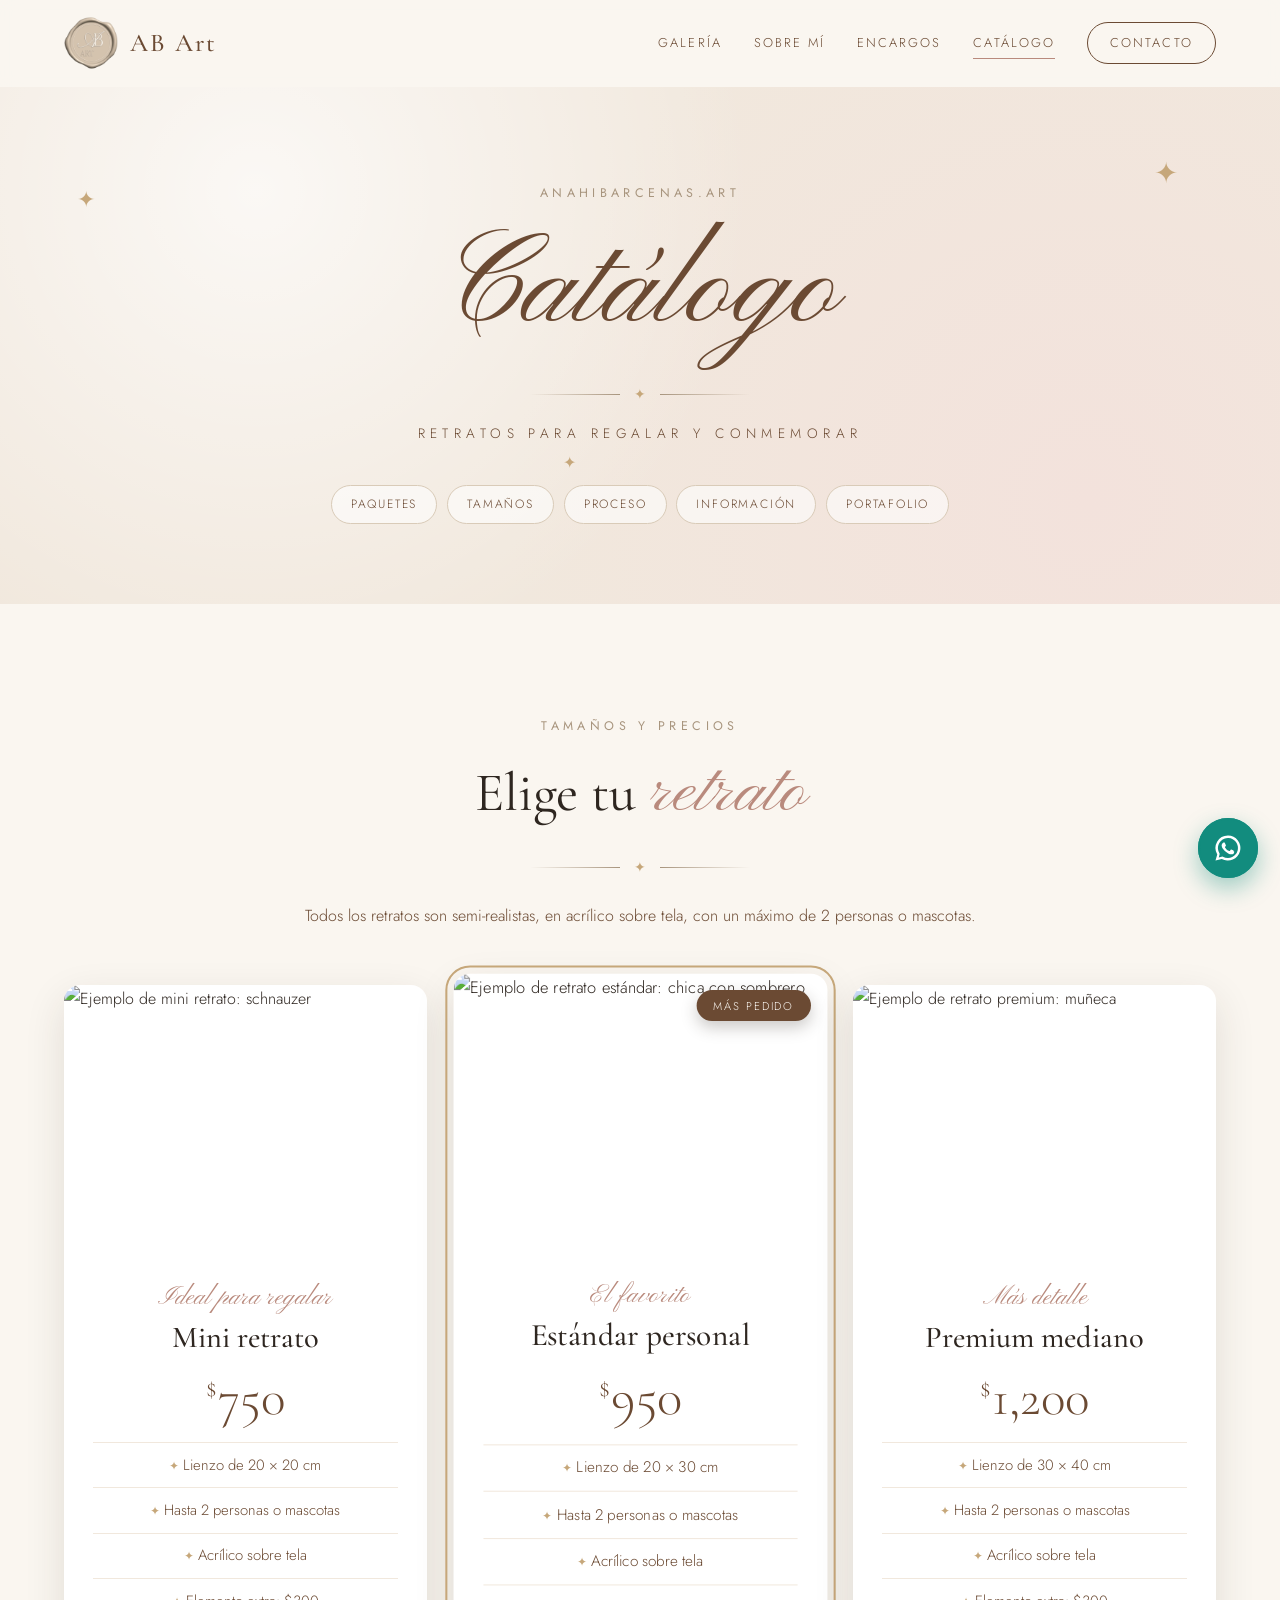
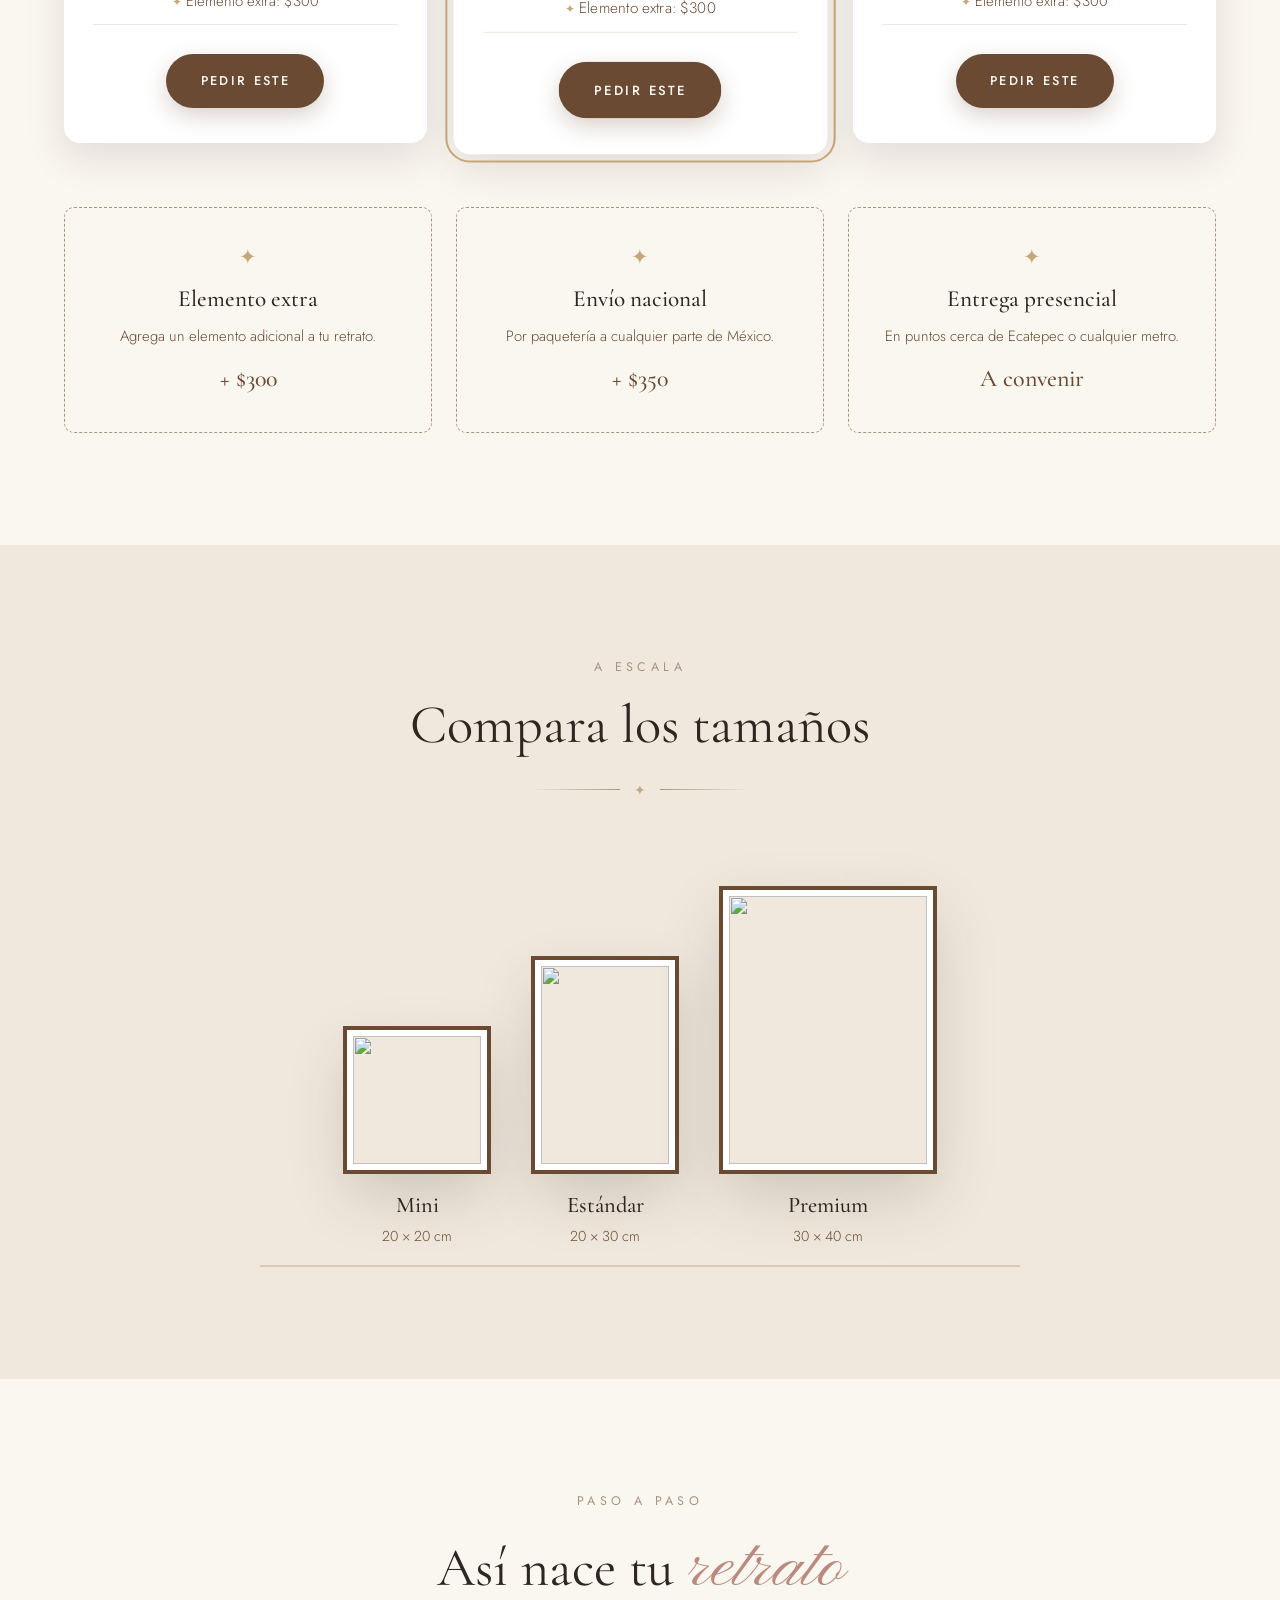
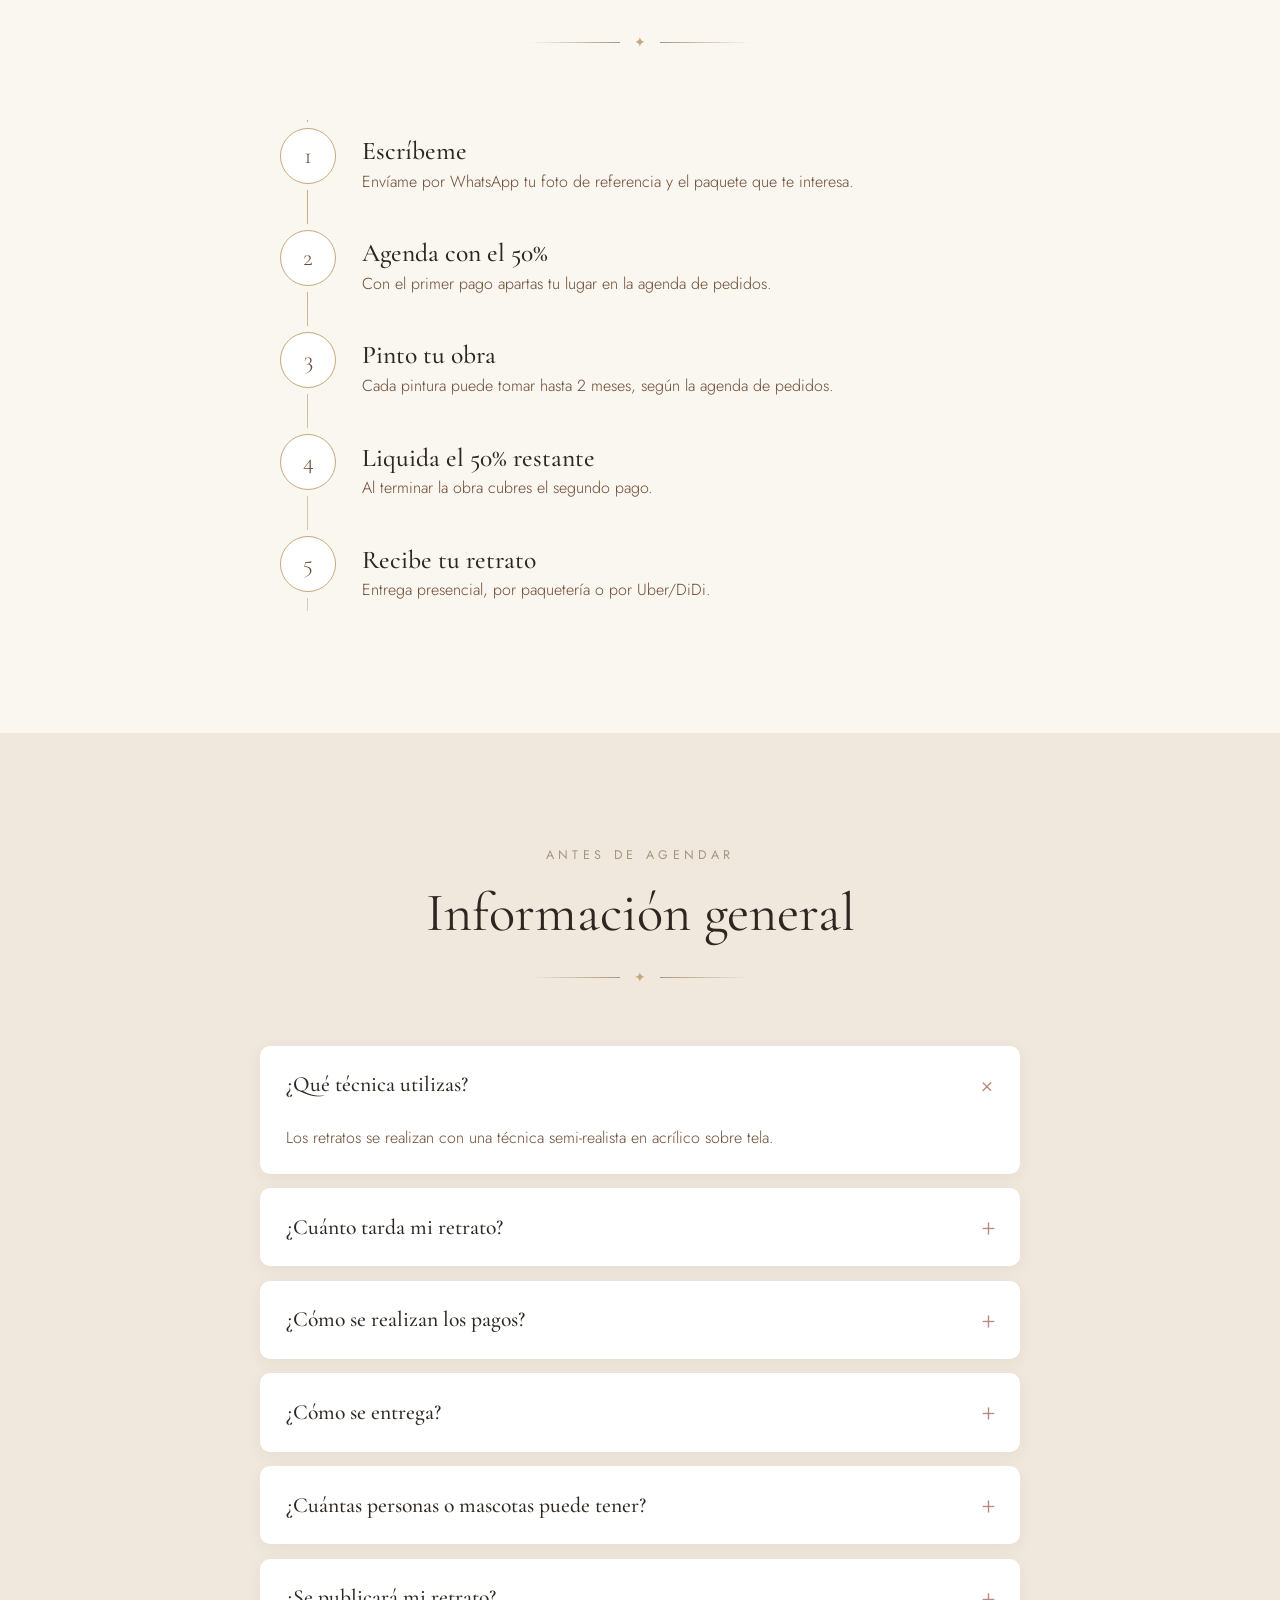
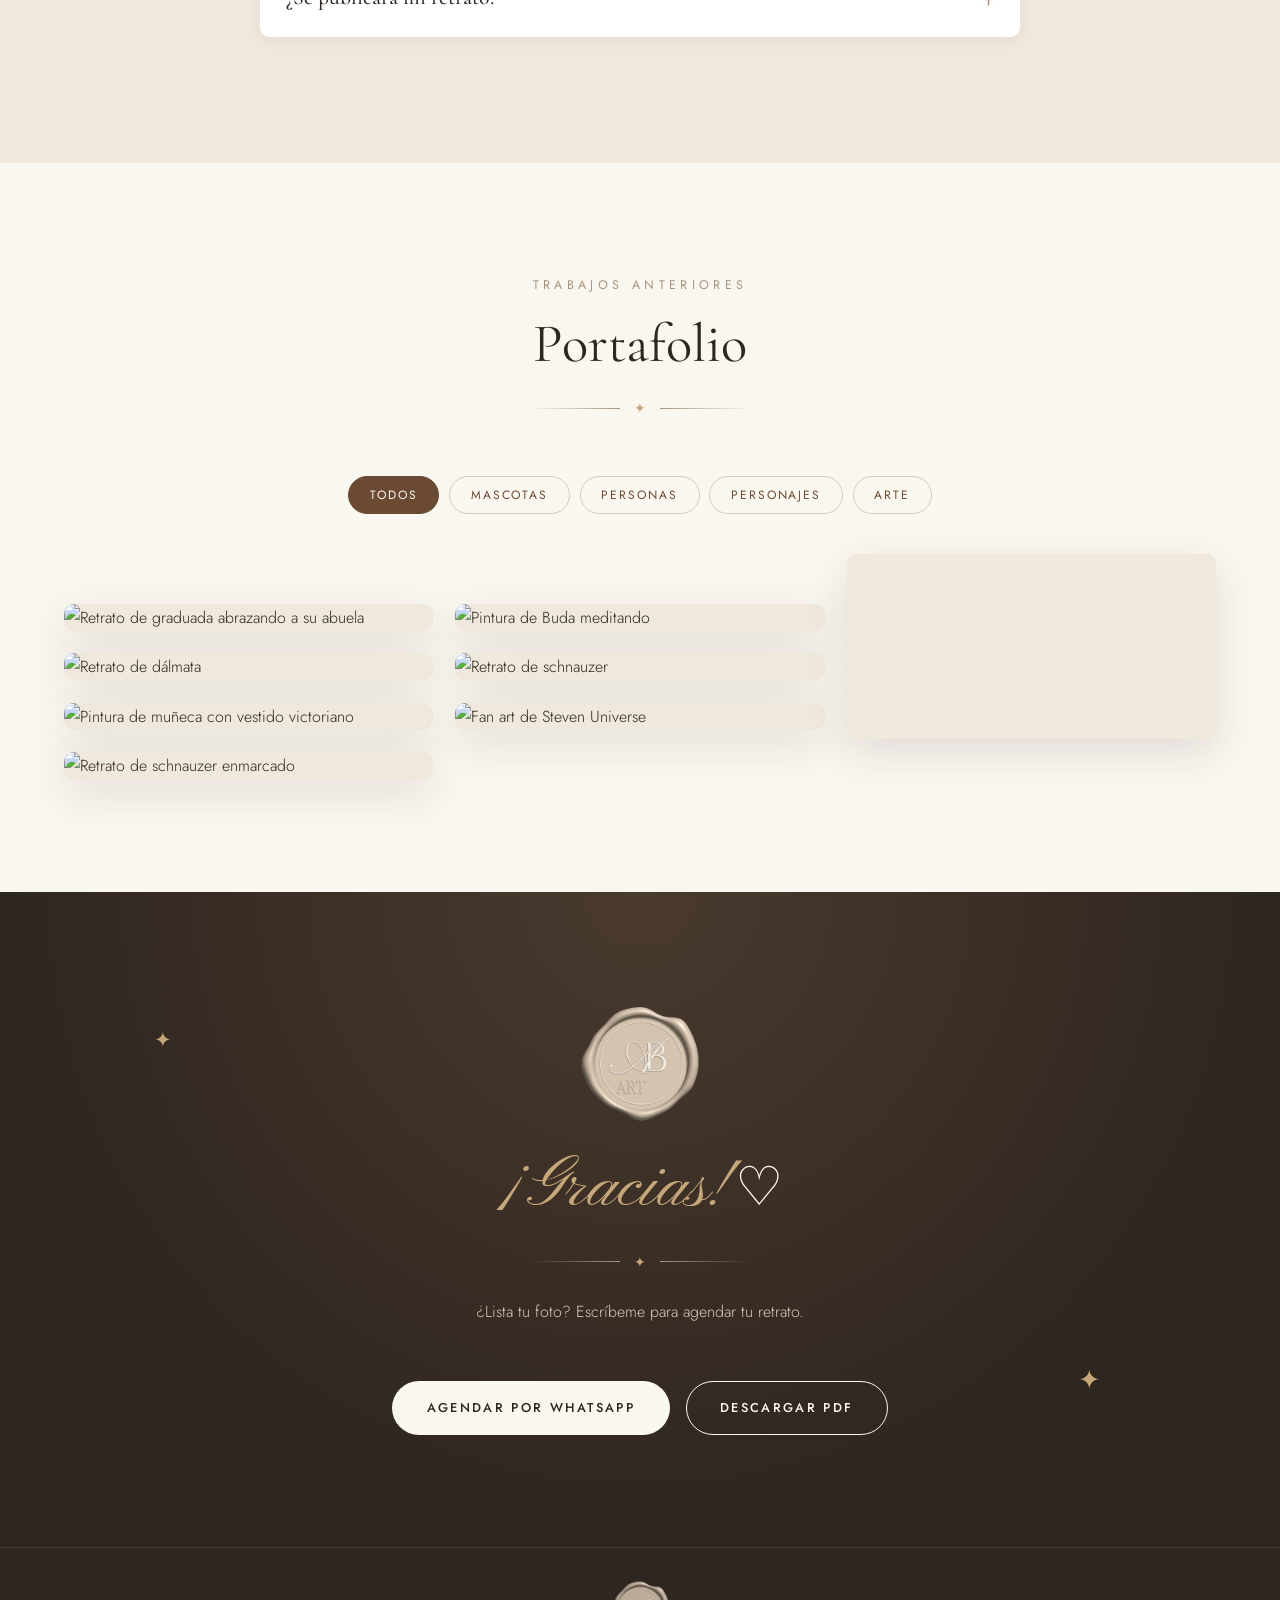
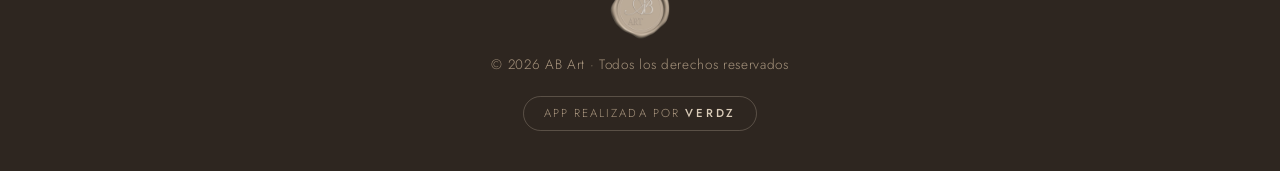
==== catalogo.html @ 8a29cbdf "Add files via upload" ====
<!DOCTYPE html>
<html lang="es">
<head>
  <meta charset="UTF-8">
  <meta name="viewport" content="width=device-width, initial-scale=1.0">
  <title>Catálogo | AB Art</title>
  <meta name="description" content="Catálogo de AB Art: retratos semi-realistas en acrílico sobre tela para regalar y conmemorar. Tamaños, precios y condiciones.">
  <link rel="icon" href="./Logo.png">
  <link rel="preconnect" href="https://fonts.googleapis.com">
  <link rel="preconnect" href="https://fonts.gstatic.com" crossorigin>
  <link href="https://fonts.googleapis.com/css2?family=Cormorant+Garamond:ital,wght@0,400;0,500;0,600;1,400;1,500&family=Jost:wght@300;400;500&family=Pinyon+Script&display=swap" rel="stylesheet">
  <link rel="stylesheet" href="./style.css">
  <script>document.documentElement.classList.add("js");</script>
  <script src="./script.js" defer></script>
</head>
<body>

  <!-- ===== PANTALLA DE CARGA ===== -->
  <div class="loader" aria-hidden="true">
    <img src="./Logo.png" alt="" class="loader__seal">
  </div>

  <!-- ===== ENCABEZADO ===== -->
  <header class="header">
    <a href="./index.html" class="header__brand">
      <img src="./Logo.png" alt="Logo AB Art" class="header__logo">
      <span class="header__name">AB Art</span>
    </a>

    <input type="checkbox" id="menu-toggle" class="menu-toggle">
    <label for="menu-toggle" class="menu-icon" aria-label="Abrir menú">
      <span></span><span></span><span></span>
    </label>

    <nav class="nav">
      <a href="./index.html#galeria">Galería</a>
      <a href="./index.html#sobre-mi">Sobre mí</a>
      <a href="./index.html#encargos">Encargos</a>
      <a href="./catalogo.html" class="is-active">Catálogo</a>
      <a href="./index.html#contacto" class="nav__cta">Contacto</a>
    </nav>
  </header>

  <!-- ===== PORTADA DEL CATÁLOGO ===== -->
  <section class="cat-hero">
    <span class="sparkle sparkle--1">✦</span>
    <span class="sparkle sparkle--2">✦</span>
    <span class="sparkle sparkle--3">✦</span>
    <p class="eyebrow" data-reveal>anahibarcenas.art</p>
    <h1 class="cat-hero__title" data-reveal style="--d:.1s">Catálogo</h1>
    <div class="star-divider" data-reveal style="--d:.2s"><span>✦</span></div>
    <p class="cat-hero__subtitle" data-reveal style="--d:.25s">Retratos para regalar y conmemorar</p>
    <nav class="chips" data-reveal style="--d:.35s" aria-label="Secciones del catálogo">
      <a href="#paquetes">Paquetes</a>
      <a href="#tamanos">Tamaños</a>
      <a href="#proceso">Proceso</a>
      <a href="#informacion">Información</a>
      <a href="#portafolio">Portafolio</a>
    </nav>
  </section>

  <!-- ===== PAQUETES ===== -->
  <section id="paquetes" class="section">
    <div class="section__head" data-reveal>
      <p class="eyebrow">Tamaños y precios</p>
      <h2 class="section__title">Elige tu <span class="script">retrato</span></h2>
      <div class="star-divider"><span>✦</span></div>
      <p class="section__intro">Todos los retratos son semi-realistas, en acrílico sobre tela, con un máximo de 2 personas o mascotas.</p>
    </div>

    <div class="packages">
      <div data-reveal>
        <article class="package">
          <div class="package__image">
            <img src="./TRABAJOS/PERRO 4.jpeg" alt="Ejemplo de mini retrato: schnauzer" loading="lazy">
          </div>
          <div class="package__body">
            <p class="package__tag">Ideal para regalar</p>
            <h3 class="package__name">Mini retrato</h3>
            <p class="package__price"><span>$</span>750</p>
            <ul class="package__features">
              <li>Lienzo de 20 × 20 cm</li>
              <li>Hasta 2 personas o mascotas</li>
              <li>Acrílico sobre tela</li>
              <li>Elemento extra: $300</li>
            </ul>
            <a href="https://wa.me/525566640518?text=Hola%20AB%20Art%20%E2%9C%A8%20Me%20interesa%20el%20Mini%20retrato%20(20x20%20cm%2C%20%24750)." target="_blank" rel="noopener" class="btn btn--primary">Pedir este</a>
          </div>
        </article>
      </div>

      <div data-reveal style="--d:.12s">
        <article class="package package--featured">
          <span class="package__badge">Más pedido</span>
          <div class="package__image">
            <img src="./TRABAJOS/JOSS.png" alt="Ejemplo de retrato estándar: chica con sombrero" loading="lazy">
          </div>
          <div class="package__body">
            <p class="package__tag">El favorito</p>
            <h3 class="package__name">Estándar personal</h3>
            <p class="package__price"><span>$</span>950</p>
            <ul class="package__features">
              <li>Lienzo de 20 × 30 cm</li>
              <li>Hasta 2 personas o mascotas</li>
              <li>Acrílico sobre tela</li>
              <li>Elemento extra: $300</li>
            </ul>
            <a href="https://wa.me/525566640518?text=Hola%20AB%20Art%20%E2%9C%A8%20Me%20interesa%20el%20retrato%20Est%C3%A1ndar%20personal%20(20x30%20cm%2C%20%24950)." target="_blank" rel="noopener" class="btn btn--primary">Pedir este</a>
          </div>
        </article>
      </div>

      <div data-reveal style="--d:.24s">
        <article class="package">
          <div class="package__image">
            <img src="./TRABAJOS/MUÑECA.png" alt="Ejemplo de retrato premium: muñeca" loading="lazy">
          </div>
          <div class="package__body">
            <p class="package__tag">Más detalle</p>
            <h3 class="package__name">Premium mediano</h3>
            <p class="package__price"><span>$</span>1,200</p>
            <ul class="package__features">
              <li>Lienzo de 30 × 40 cm</li>
              <li>Hasta 2 personas o mascotas</li>
              <li>Acrílico sobre tela</li>
              <li>Elemento extra: $300</li>
            </ul>
            <a href="https://wa.me/525566640518?text=Hola%20AB%20Art%20%E2%9C%A8%20Me%20interesa%20el%20retrato%20Premium%20mediano%20(30x40%20cm%2C%20%241%2C200)." target="_blank" rel="noopener" class="btn btn--primary">Pedir este</a>
          </div>
        </article>
      </div>
    </div>

    <div class="extras" data-reveal>
      <div class="extra">
        <span class="extra__icon">✦</span>
        <h4>Elemento extra</h4>
        <p>Agrega un elemento adicional a tu retrato.</p>
        <strong>+ $300</strong>
      </div>
      <div class="extra">
        <span class="extra__icon">✦</span>
        <h4>Envío nacional</h4>
        <p>Por paquetería a cualquier parte de México.</p>
        <strong>+ $350</strong>
      </div>
      <div class="extra">
        <span class="extra__icon">✦</span>
        <h4>Entrega presencial</h4>
        <p>En puntos cerca de Ecatepec o cualquier metro.</p>
        <strong>A convenir</strong>
      </div>
    </div>
  </section>

  <!-- ===== COMPARADOR DE TAMAÑOS ===== -->
  <section id="tamanos" class="section section--alt">
    <div class="section__head" data-reveal>
      <p class="eyebrow">A escala</p>
      <h2 class="section__title">Compara los tamaños</h2>
      <div class="star-divider"><span>✦</span></div>
    </div>

    <div class="size-guide" data-reveal>
      <figure class="size-guide__item">
        <div class="size-frame" style="--w:20; --h:20">
          <img src="./TRABAJOS/PERRO 5.png" alt="" loading="lazy">
        </div>
        <figcaption><strong>Mini</strong>20 × 20 cm</figcaption>
      </figure>
      <figure class="size-guide__item">
        <div class="size-frame" style="--w:20; --h:30">
          <img src="./TRABAJOS/JOSS.png" alt="" loading="lazy">
        </div>
        <figcaption><strong>Estándar</strong>20 × 30 cm</figcaption>
      </figure>
      <figure class="size-guide__item">
        <div class="size-frame" style="--w:30; --h:40">
          <img src="./TRABAJOS/MUÑECA.png" alt="" loading="lazy">
        </div>
        <figcaption><strong>Premium</strong>30 × 40 cm</figcaption>
      </figure>
    </div>
  </section>

  <!-- ===== PROCESO ===== -->
  <section id="proceso" class="section">
    <div class="section__head" data-reveal>
      <p class="eyebrow">Paso a paso</p>
      <h2 class="section__title">Así nace tu <span class="script">retrato</span></h2>
      <div class="star-divider"><span>✦</span></div>
    </div>

    <ol class="timeline">
      <li data-reveal>
        <span class="timeline__dot">1</span>
        <div>
          <h3>Escríbeme</h3>
          <p>Envíame por WhatsApp tu foto de referencia y el paquete que te interesa.</p>
        </div>
      </li>
      <li data-reveal>
        <span class="timeline__dot">2</span>
        <div>
          <h3>Agenda con el 50%</h3>
          <p>Con el primer pago apartas tu lugar en la agenda de pedidos.</p>
        </div>
      </li>
      <li data-reveal>
        <span class="timeline__dot">3</span>
        <div>
          <h3>Pinto tu obra</h3>
          <p>Cada pintura puede tomar hasta 2 meses, según la agenda de pedidos.</p>
        </div>
      </li>
      <li data-reveal>
        <span class="timeline__dot">4</span>
        <div>
          <h3>Liquida el 50% restante</h3>
          <p>Al terminar la obra cubres el segundo pago.</p>
        </div>
      </li>
      <li data-reveal>
        <span class="timeline__dot">5</span>
        <div>
          <h3>Recibe tu retrato</h3>
          <p>Entrega presencial, por paquetería o por Uber/DiDi.</p>
        </div>
      </li>
    </ol>
  </section>

  <!-- ===== INFORMACIÓN GENERAL ===== -->
  <section id="informacion" class="section section--alt">
    <div class="section__head" data-reveal>
      <p class="eyebrow">Antes de agendar</p>
      <h2 class="section__title">Información general</h2>
      <div class="star-divider"><span>✦</span></div>
    </div>

    <div class="faq" data-reveal>
      <details open>
        <summary>¿Qué técnica utilizas?</summary>
        <p>Los retratos se realizan con una técnica semi-realista en acrílico sobre tela.</p>
      </details>
      <details>
        <summary>¿Cuánto tarda mi retrato?</summary>
        <p>Los tiempos pueden variar de acuerdo a la agenda de pedidos; cada pintura puede tomar hasta 2 meses.</p>
      </details>
      <details>
        <summary>¿Cómo se realizan los pagos?</summary>
        <p>Se dividen en dos partes: 50% al agendar y 50% al finalizar la obra.</p>
      </details>
      <details>
        <summary>¿Cómo se entrega?</summary>
        <p>De manera presencial en puntos cerca de Ecatepec o cualquier metro, o por envío vía paquetería o Uber/DiDi. Los envíos nacionales tienen un costo extra de $350.</p>
      </details>
      <details>
        <summary>¿Cuántas personas o mascotas puede tener?</summary>
        <p>Cada retrato incluye hasta 2 personas o mascotas. Puedes agregar un elemento extra por $300.</p>
      </details>
      <details>
        <summary>¿Se publicará mi retrato?</summary>
        <p>Al agendar un cuadro aceptas que se muestre el proceso y el resultado de la pintura para dar mayor difusión al trabajo.</p>
      </details>
    </div>
  </section>

  <!-- ===== PORTAFOLIO ===== -->
  <section id="portafolio" class="section">
    <div class="section__head" data-reveal>
      <p class="eyebrow">Trabajos anteriores</p>
      <h2 class="section__title">Portafolio</h2>
      <div class="star-divider"><span>✦</span></div>
    </div>

    <div class="filters" data-filters="catalogo-grid" data-reveal>
      <button class="is-active" data-filter="todos">Todos</button>
      <button data-filter="mascotas">Mascotas</button>
      <button data-filter="personas">Personas</button>
      <button data-filter="personajes">Personajes</button>
      <button data-filter="arte">Arte</button>
    </div>

    <div class="gallery" id="catalogo-grid">
      <figure class="gallery__item" data-cat="mascotas" data-reveal>
        <img src="./TRABAJOS/PERRO 5.png" alt="Retrato de cachorro con suéter rosa" loading="lazy">
        <figcaption>Cachorro con suéter</figcaption>
      </figure>
      <figure class="gallery__item" data-cat="personas" data-reveal>
        <img src="./TRABAJOS/ABUELA.jpeg" alt="Retrato de graduada abrazando a su abuela" loading="lazy">
        <figcaption>Abrazo de graduación</figcaption>
      </figure>
      <figure class="gallery__item" data-cat="mascotas" data-reveal>
        <img src="./TRABAJOS/PERRO.jpeg" alt="Retrato de dálmata" loading="lazy">
        <figcaption>Dálmata</figcaption>
      </figure>
      <figure class="gallery__item" data-cat="personajes" data-reveal>
        <img src="./TRABAJOS/MUÑECA.png" alt="Pintura de muñeca con vestido victoriano" loading="lazy">
        <figcaption>Muñeca</figcaption>
      </figure>
      <figure class="gallery__item" data-cat="mascotas" data-reveal>
        <img src="./TRABAJOS/PERRO 3.jpeg" alt="Retrato de schnauzer enmarcado" loading="lazy">
        <figcaption>Schnauzer enmarcado</figcaption>
      </figure>
      <figure class="gallery__item" data-cat="personas" data-reveal>
        <img src="./TRABAJOS/JOSS.png" alt="Retrato de chica con sombrero" loading="lazy">
        <figcaption>Brisa de verano</figcaption>
      </figure>
      <figure class="gallery__item" data-cat="arte" data-reveal>
        <img src="./TRABAJOS/WhatsApp Image 2026-11-17 at 3.44.31 PM.jpeg" alt="Pintura de Buda meditando" loading="lazy">
        <figcaption>Buda</figcaption>
      </figure>
      <figure class="gallery__item" data-cat="mascotas" data-reveal>
        <img src="./TRABAJOS/PERRO 4.jpeg" alt="Retrato de schnauzer" loading="lazy">
        <figcaption>Schnauzer</figcaption>
      </figure>
      <figure class="gallery__item" data-cat="personajes" data-reveal>
        <img src="./TRABAJOS/STEVEN UNIVERSE.jpeg" alt="Fan art de Steven Universe" loading="lazy">
        <figcaption>Rose Quartz</figcaption>
      </figure>
      <figure class="gallery__item gallery__item--video" data-cat="mascotas" data-reveal>
        <video src="./TRABAJOS/PERRO 2.mp4" autoplay muted loop playsinline></video>
        <figcaption>Proceso</figcaption>
      </figure>
    </div>
  </section>

  <!-- ===== CIERRE ===== -->
  <section class="section section--dark">
    <span class="sparkle sparkle--dark1">✦</span>
    <span class="sparkle sparkle--dark2">✦</span>
    <div class="section__head" data-reveal>
      <img src="./Logo.png" alt="Sello AB Art" class="cat-thanks__seal">
      <h2 class="section__title"><span class="script">¡Gracias!</span> ♡</h2>
      <div class="star-divider"><span>✦</span></div>
      <p class="contact__text">¿Lista tu foto? Escríbeme para agendar tu retrato.</p>
    </div>
    <div class="contact__links" data-reveal>
      <a href="https://wa.me/525566640518?text=Hola%20AB%20Art%20%E2%9C%A8%20Vi%20tu%20cat%C3%A1logo%20y%20me%20gustar%C3%ADa%20agendar%20un%20retrato." target="_blank" rel="noopener" class="btn btn--light">Agendar por WhatsApp</a>
      <a href="./Catálogo.pdf" download class="btn btn--outline-light">Descargar PDF</a>
    </div>
  </section>

  <!-- ===== PIE DE PÁGINA ===== -->
  <footer class="footer">
    <img src="./Logo.png" alt="AB Art" class="footer__logo">
    <p>&copy; 2026 AB Art · Todos los derechos reservados</p>
    <a href="https://www.vstore.com.mx" target="_blank" rel="noopener" class="footer__credit">
      App realizada por <strong>VERDZ</strong>
    </a>
  </footer>

  <!-- ===== BOTÓN FLOTANTE DE WHATSAPP ===== -->
  <a href="https://wa.me/525566640518?text=Hola%20AB%20Art%20%E2%9C%A8%20Vi%20tu%20cat%C3%A1logo%20y%20me%20gustar%C3%ADa%20agendar%20un%20retrato." target="_blank" rel="noopener" class="wa-float" aria-label="Escribir por WhatsApp">
    <svg viewBox="0 0 24 24" aria-hidden="true"><path d="M12 2a10 10 0 0 0-8.6 15.1L2 22l5-1.3A10 10 0 1 0 12 2Zm0 18a8 8 0 0 1-4.1-1.1l-.3-.2-3 .8.8-2.9-.2-.3A8 8 0 1 1 12 20Zm4.4-6c-.2-.1-1.4-.7-1.7-.8-.2-.1-.4-.1-.5.1l-.8 1c-.1.2-.3.2-.5.1a6.6 6.6 0 0 1-3.3-2.9c-.2-.4.2-.4.7-1.3.1-.2 0-.3 0-.4l-.8-1.8c-.2-.5-.4-.4-.5-.4h-.5a.9.9 0 0 0-.7.3 2.8 2.8 0 0 0-.9 2.1 5 5 0 0 0 1 2.6 11 11 0 0 0 4.3 3.8c1.6.7 2.2.7 3 .6.5-.1 1.4-.6 1.6-1.1.2-.6.2-1 .1-1.1l-.5-.3Z"/></svg>
  </a>

</body>
</html>
---- style.css ----
/* =========================================
   AB ART — Hoja de estilos
   Paleta inspirada en el sello de cera del logo
   ========================================= */

:root {
  --cream: #faf6f0;
  --sand: #f1e8dd;
  --blush: #f3e2dc;
  --beige: #d9cbb8;
  --taupe: #a8957e;
  --rose: #b98a7d;
  --brown: #6b4a33;
  --ink: #2e2620;
  --white: #ffffff;
  --gold: #c6a77a;
  --wa: #128c7e;

  --font-serif: "Cormorant Garamond", Georgia, serif;
  --font-sans: "Jost", "Segoe UI", sans-serif;
  --font-script: "Pinyon Script", "Brush Script MT", cursive;

  --radius: 10px;
  --shadow: 0 14px 40px rgba(46, 38, 32, 0.12);
  --shadow-lg: 0 25px 60px rgba(46, 38, 32, 0.18);
  --ease: cubic-bezier(0.2, 0.7, 0.2, 1);
  --max-width: 1180px;
}

* {
  margin: 0;
  padding: 0;
  box-sizing: border-box;
}

html {
  scroll-behavior: smooth;
  scroll-padding-top: 90px;
}

body {
  font-family: var(--font-sans);
  font-weight: 300;
  color: var(--ink);
  background: var(--cream);
  line-height: 1.7;
  overflow-x: hidden;
}

img,
video {
  display: block;
  max-width: 100%;
}

a {
  color: inherit;
  text-decoration: none;
}

::selection {
  background: var(--blush);
  color: var(--brown);
}

.center {
  text-align: center;
  margin-top: 3rem;
}

.script {
  font-family: var(--font-script);
  font-weight: 400;
  font-style: normal;
  color: var(--rose);
  letter-spacing: 0;
}

.eyebrow {
  font-size: 0.78rem;
  font-weight: 400;
  letter-spacing: 0.35em;
  text-transform: uppercase;
  color: var(--taupe);
  margin-bottom: 1rem;
}

/* ===== APARICIÓN AL HACER SCROLL ===== */
.js [data-reveal] {
  opacity: 0;
  transform: translateY(32px);
  transition: opacity 0.9s var(--ease), transform 0.9s var(--ease);
  transition-delay: var(--d, 0s);
}
.js [data-reveal].is-visible {
  opacity: 1;
  transform: none;
}

/* ===== PANTALLA DE CARGA ===== */
.loader {
  display: none;
}
.js .loader {
  position: fixed;
  inset: 0;
  z-index: 999;
  display: flex;
  align-items: center;
  justify-content: center;
  background: var(--cream);
  transition: opacity 0.7s ease, visibility 0.7s ease;
}
.loader.is-hidden {
  opacity: 0;
  visibility: hidden;
}
.loader__seal {
  width: 130px;
  animation: seal-pulse 1.6s ease-in-out infinite;
}
@keyframes seal-pulse {
  0%, 100% { transform: scale(0.94) rotate(-4deg); opacity: 0.8; }
  50% { transform: scale(1.04) rotate(4deg); opacity: 1; }
}

/* ===== DESTELLOS ✦ ===== */
.sparkle {
  position: absolute;
  color: var(--gold);
  pointer-events: none;
  animation: twinkle 3.2s ease-in-out infinite;
  z-index: 0;
}
@keyframes twinkle {
  0%, 100% { opacity: 0.25; transform: scale(0.7) rotate(0deg); }
  50% { opacity: 1; transform: scale(1.15) rotate(20deg); }
}
.sparkle--1 { top: 18%; left: 6%; font-size: 1.4rem; }
.sparkle--2 { top: 70%; left: 44%; font-size: 1rem; animation-delay: 1.1s; }
.sparkle--3 { top: 12%; right: 8%; font-size: 1.8rem; animation-delay: 2s; }
.sparkle--cta { top: 1.2rem; right: 1.6rem; font-size: 1.5rem; }
.sparkle--dark1 { top: 20%; left: 12%; font-size: 1.3rem; }
.sparkle--dark2 { bottom: 22%; right: 14%; font-size: 1.7rem; animation-delay: 1.4s; }

/* ===== DIVISOR CON ESTRELLA ===== */
.star-divider {
  display: flex;
  align-items: center;
  justify-content: center;
  gap: 0.9rem;
  max-width: 220px;
  margin: 1.3rem auto 0;
  color: var(--gold);
  font-size: 0.9rem;
}
.star-divider::before,
.star-divider::after {
  content: "";
  flex: 1;
  height: 1px;
  background: linear-gradient(90deg, transparent, var(--taupe));
}
.star-divider::after {
  background: linear-gradient(90deg, var(--taupe), transparent);
}
.star-divider--left {
  margin: 1.3rem 0 1.6rem;
}

/* ===== BOTONES ===== */
.btn {
  position: relative;
  display: inline-flex;
  align-items: center;
  justify-content: center;
  gap: 0.6rem;
  padding: 0.95rem 2.1rem;
  border-radius: 50px;
  font-family: var(--font-sans);
  font-size: 0.8rem;
  font-weight: 500;
  letter-spacing: 0.18em;
  text-transform: uppercase;
  border: 1px solid transparent;
  overflow: hidden;
  transition: background 0.35s ease, color 0.35s ease, border-color 0.35s ease,
    box-shadow 0.35s ease, translate 0.35s var(--ease);
}
.btn:hover {
  translate: 0 -2px;
}

/* Brillo que cruza el botón */
.btn::after {
  content: "";
  position: absolute;
  top: 0;
  left: -120%;
  width: 60%;
  height: 100%;
  background: linear-gradient(110deg, transparent, rgba(255, 255, 255, 0.45), transparent);
  transform: skewX(-20deg);
  transition: left 0.7s ease;
}
.btn:hover::after {
  left: 140%;
}

.btn svg {
  width: 20px;
  height: 20px;
  fill: currentColor;
}

.btn--primary {
  background: var(--brown);
  color: var(--cream);
  box-shadow: 0 8px 22px rgba(107, 74, 51, 0.25);
}
.btn--primary:hover {
  background: var(--ink);
  box-shadow: 0 12px 28px rgba(46, 38, 32, 0.3);
}

.btn--ghost {
  border-color: var(--brown);
  color: var(--brown);
}
.btn--ghost:hover {
  background: var(--brown);
  color: var(--cream);
}

.btn--light {
  background: var(--cream);
  color: var(--ink);
}
.btn--light:hover {
  background: var(--blush);
}

.btn--outline-light {
  border-color: var(--cream);
  color: var(--cream);
}
.btn--outline-light:hover {
  background: var(--cream);
  color: var(--ink);
}

.btn--whatsapp {
  background: var(--wa);
  color: var(--white);
  box-shadow: 0 10px 25px rgba(18, 140, 126, 0.3);
}
.btn--whatsapp:hover {
  background: #0b6b60;
}

/* ===== ENCABEZADO ===== */
.header {
  position: sticky;
  top: 0;
  z-index: 100;
  display: flex;
  align-items: center;
  justify-content: space-between;
  padding: 1rem 5%;
  background: rgba(250, 246, 240, 0.85);
  backdrop-filter: blur(10px);
  -webkit-backdrop-filter: blur(10px);
  border-bottom: 1px solid transparent;
  transition: padding 0.35s ease, box-shadow 0.35s ease, border-color 0.35s ease;
}
.header.is-scrolled {
  padding: 0.5rem 5%;
  border-color: var(--sand);
  box-shadow: 0 6px 24px rgba(46, 38, 32, 0.06);
}

.header__brand {
  display: flex;
  align-items: center;
  gap: 0.75rem;
}

.header__logo {
  width: 54px;
  height: auto;
  transition: width 0.35s ease, transform 0.6s var(--ease);
}
.header.is-scrolled .header__logo {
  width: 44px;
}
.header__brand:hover .header__logo {
  transform: rotate(-12deg) scale(1.05);
}

.header__name {
  font-family: var(--font-serif);
  font-size: 1.6rem;
  font-weight: 500;
  letter-spacing: 0.08em;
  color: var(--brown);
}

.nav {
  display: flex;
  align-items: center;
  gap: 2rem;
}

.nav a {
  position: relative;
  font-size: 0.8rem;
  letter-spacing: 0.16em;
  text-transform: uppercase;
  color: var(--brown);
}

.nav a:not(.nav__cta)::after {
  content: "";
  position: absolute;
  left: 50%;
  bottom: -5px;
  width: 0;
  height: 1px;
  background: var(--rose);
  transition: width 0.35s ease, left 0.35s ease;
}
.nav a:not(.nav__cta):hover::after,
.nav a.is-active::after {
  width: 100%;
  left: 0;
}

.nav__cta {
  padding: 0.55rem 1.4rem;
  border: 1px solid var(--brown);
  border-radius: 50px;
  transition: all 0.3s ease;
}
.nav__cta:hover {
  background: var(--brown);
  color: var(--cream);
}

/* Menú móvil (sin JavaScript) */
.menu-toggle {
  display: none;
}
.menu-icon {
  display: none;
  flex-direction: column;
  gap: 5px;
  cursor: pointer;
  padding: 6px;
}
.menu-icon span {
  width: 26px;
  height: 2px;
  background: var(--brown);
  transition: 0.3s;
}

/* ===== PORTADA ===== */
.hero {
  position: relative;
  min-height: calc(100vh - 86px);
  display: grid;
  grid-template-columns: 1.1fr 1fr;
  align-items: center;
  gap: 3rem;
  max-width: var(--max-width);
  margin: 0 auto;
  padding: 3rem 5% 5rem;
}

.hero__content {
  position: relative;
  z-index: 1;
}

.hero__title {
  font-family: var(--font-serif);
  font-size: clamp(2.6rem, 5.4vw, 4.6rem);
  font-weight: 400;
  line-height: 1.05;
  margin-bottom: 1.6rem;
}
.hero__title .script {
  display: block;
  font-size: 1.25em;
  line-height: 1.25;
  margin-top: 0.1em;
}

.hero__text {
  max-width: 470px;
  font-size: 1.05rem;
  color: var(--brown);
  margin-bottom: 2.4rem;
}

.hero__buttons {
  display: flex;
  flex-wrap: wrap;
  gap: 1rem;
}

/* Composición de obras */
.hero__art {
  position: relative;
  justify-self: center;
  width: min(100%, 440px);
  padding: 0 0 3rem 3rem;
}

.hero__arch {
  border-radius: 999px 999px 14px 14px;
  overflow: hidden;
  aspect-ratio: 3 / 4;
  box-shadow: var(--shadow-lg);
  border: 8px solid var(--white);
  outline: 1px solid var(--beige);
  outline-offset: 10px;
}
.hero__arch img {
  width: 100%;
  height: 100%;
  object-fit: cover;
  animation: slow-zoom 14s ease-in-out infinite alternate;
}
@keyframes slow-zoom {
  from { transform: scale(1); }
  to { transform: scale(1.08); }
}

.hero__polaroid {
  position: absolute;
  left: 0;
  bottom: 0;
  width: 44%;
  padding: 8px 8px 30px;
  background: var(--white);
  box-shadow: var(--shadow-lg);
  transform: rotate(-7deg);
  animation: float-a 7s ease-in-out infinite;
}
.hero__polaroid img {
  aspect-ratio: 1;
  object-fit: cover;
}

.hero__badge {
  position: absolute;
  top: -1.5rem;
  right: -1.5rem;
  width: 150px;
  height: 150px;
  display: grid;
  place-items: center;
}
.hero__ring {
  position: absolute;
  inset: 0;
  width: 100%;
  height: 100%;
  animation: spin 22s linear infinite;
}
.hero__ring text {
  font-family: var(--font-sans);
  font-size: 12.5px;
  font-weight: 500;
  letter-spacing: 3.2px;
  fill: var(--brown);
}
.hero__seal {
  width: 92px;
  filter: drop-shadow(0 8px 14px rgba(107, 74, 51, 0.3));
  animation: float-b 6s ease-in-out infinite;
}

@keyframes spin {
  to { transform: rotate(360deg); }
}
@keyframes float-a {
  0%, 100% { translate: 0 0; }
  50% { translate: 0 -12px; }
}
@keyframes float-b {
  0%, 100% { translate: 0 0; rotate: -4deg; }
  50% { translate: 0 -8px; rotate: 4deg; }
}

/* ===== CINTA ANIMADA ===== */
.marquee {
  overflow: hidden;
  background: var(--brown);
  color: var(--cream);
  padding: 1rem 0;
  transform: rotate(-1.2deg);
  margin: 0 -2%;
  box-shadow: var(--shadow);
}
.marquee__track {
  display: flex;
  width: max-content;
  animation: marquee 30s linear infinite;
}
.marquee__track span {
  font-family: var(--font-serif);
  font-size: 1.35rem;
  font-style: italic;
  white-space: nowrap;
  padding-right: 2.5rem;
}
.marquee__track span:nth-child(even) {
  color: var(--gold);
  font-style: normal;
}
@keyframes marquee {
  to { transform: translateX(-50%); }
}

/* ===== SECCIONES ===== */
.section {
  position: relative;
  padding: 7rem 5%;
}

.section--alt {
  background: var(--sand);
}

.section--dark {
  background: radial-gradient(circle at 50% 0%, #4a3a2e 0%, var(--ink) 70%);
  color: var(--cream);
  text-align: center;
  overflow: hidden;
}

.section__head {
  position: relative;
  z-index: 1;
  text-align: center;
  max-width: 680px;
  margin: 0 auto 3.5rem;
}

.section__title {
  font-family: var(--font-serif);
  font-size: clamp(2.3rem, 4.4vw, 3.4rem);
  font-weight: 400;
  line-height: 1.15;
}
.section__title .script {
  font-size: 1.3em;
}

.section__intro {
  margin-top: 1.4rem;
  color: var(--brown);
}

/* ===== FILTROS ===== */
.filters {
  display: flex;
  flex-wrap: wrap;
  justify-content: center;
  gap: 0.6rem;
  margin-bottom: 2.5rem;
}
.filters button {
  font-family: var(--font-sans);
  font-size: 0.75rem;
  letter-spacing: 0.16em;
  text-transform: uppercase;
  color: var(--brown);
  background: transparent;
  border: 1px solid var(--beige);
  border-radius: 50px;
  padding: 0.55rem 1.3rem;
  cursor: pointer;
  transition: all 0.3s ease;
}
.filters button:hover {
  border-color: var(--brown);
}
.filters button.is-active {
  background: var(--brown);
  border-color: var(--brown);
  color: var(--cream);
}

/* ===== GALERÍA (estilo mosaico) ===== */
.gallery {
  max-width: var(--max-width);
  margin: 0 auto;
  columns: 3 260px;
  column-gap: 1.4rem;
}

.gallery__item {
  position: relative;
  break-inside: avoid;
  margin-bottom: 1.4rem;
  overflow: hidden;
  border-radius: var(--radius);
  box-shadow: var(--shadow);
  background: var(--sand);
  cursor: zoom-in;
}
.gallery__item[hidden] {
  display: none;
}
.gallery__item--video {
  cursor: default;
}

.gallery__item img,
.gallery__item video {
  width: 100%;
  transition: transform 0.8s var(--ease), filter 0.8s ease;
}

.gallery__item::before {
  content: "✦";
  position: absolute;
  top: 1rem;
  right: 1rem;
  z-index: 2;
  color: var(--cream);
  font-size: 1.1rem;
  opacity: 0;
  transform: scale(0.4) rotate(-90deg);
  transition: all 0.5s var(--ease);
}

.gallery__item figcaption {
  position: absolute;
  inset: auto 0 0 0;
  padding: 3rem 1.3rem 1.1rem;
  font-family: var(--font-serif);
  font-size: 1.4rem;
  font-style: italic;
  color: var(--cream);
  background: linear-gradient(transparent, rgba(46, 38, 32, 0.8));
  opacity: 0;
  transform: translateY(12px);
  transition: all 0.45s var(--ease);
}

.gallery__item:hover img,
.gallery__item:hover video {
  transform: scale(1.06);
}
.gallery__item:hover::before {
  opacity: 1;
  transform: scale(1) rotate(0);
}
.gallery__item:hover figcaption {
  opacity: 1;
  transform: translateY(0);
}

/* ===== VISOR (LIGHTBOX) ===== */
.lightbox {
  position: fixed;
  inset: 0;
  z-index: 500;
  display: flex;
  align-items: center;
  justify-content: center;
  gap: 1rem;
  padding: 2rem;
  background: rgba(30, 24, 20, 0.92);
  backdrop-filter: blur(6px);
  opacity: 0;
  visibility: hidden;
  transition: opacity 0.4s ease, visibility 0.4s ease;
}
.lightbox.is-open {
  opacity: 1;
  visibility: visible;
}
.lightbox__figure {
  max-width: min(900px, 100%);
  text-align: center;
  transform: scale(0.94);
  transition: transform 0.45s var(--ease);
}
.lightbox.is-open .lightbox__figure {
  transform: scale(1);
}
.lightbox__figure img {
  max-height: 80vh;
  margin: 0 auto;
  border-radius: var(--radius);
  box-shadow: 0 30px 80px rgba(0, 0, 0, 0.5);
}
.lightbox__figure figcaption {
  margin-top: 1rem;
  font-family: var(--font-serif);
  font-style: italic;
  font-size: 1.5rem;
  color: var(--cream);
}
.lightbox button {
  background: none;
  border: none;
  color: var(--cream);
  cursor: pointer;
  line-height: 1;
  transition: color 0.3s ease, transform 0.3s ease;
}
.lightbox button:hover {
  color: var(--gold);
}
.lightbox__close {
  position: absolute;
  top: 1rem;
  right: 1.5rem;
  font-size: 2.6rem;
}
.lightbox__nav {
  font-size: 3.5rem;
  padding: 0 0.5rem;
}
.lightbox__nav--prev:hover { transform: translateX(-4px); }
.lightbox__nav--next:hover { transform: translateX(4px); }

/* ===== SOBRE MÍ ===== */
.about {
  max-width: var(--max-width);
  margin: 0 auto;
  display: grid;
  grid-template-columns: 1fr 1.2fr;
  align-items: center;
  gap: 5rem;
}

.about__art {
  position: relative;
  justify-self: center;
  width: min(100%, 360px);
}
.about__arch {
  aspect-ratio: 3 / 4;
  border-radius: 999px 999px 14px 14px;
  overflow: hidden;
  border: 8px solid var(--white);
  box-shadow: var(--shadow-lg);
}
.about__arch img {
  width: 100%;
  height: 100%;
  object-fit: cover;
}
.about__seal {
  position: absolute;
  right: -2.5rem;
  bottom: -2rem;
  width: 130px;
  filter: drop-shadow(0 12px 20px rgba(107, 74, 51, 0.3));
  animation: float-b 6s ease-in-out infinite;
}

.about__text p {
  margin-bottom: 1rem;
  color: var(--brown);
  font-size: 1.05rem;
}
.about__text strong {
  font-weight: 500;
  color: var(--ink);
}
.signature {
  font-family: var(--font-script);
  font-size: 2.2rem !important;
  color: var(--rose) !important;
  margin-top: 1rem;
}

/* ===== ENCARGOS ===== */
.steps {
  max-width: var(--max-width);
  margin: 0 auto 4rem;
  display: grid;
  grid-template-columns: repeat(4, 1fr);
  gap: 1.6rem;
}

.step {
  position: relative;
  background: var(--white);
  padding: 2.4rem 1.6rem;
  border-radius: var(--radius);
  text-align: center;
  box-shadow: var(--shadow);
  border-top: 3px solid transparent;
  transition: translate 0.4s var(--ease), border-color 0.4s ease, box-shadow 0.4s ease;
}
.step:hover {
  translate: 0 -8px;
  border-color: var(--rose);
  box-shadow: var(--shadow-lg);
}

.step__number {
  display: inline-flex;
  align-items: center;
  justify-content: center;
  width: 58px;
  height: 58px;
  border-radius: 50%;
  background: var(--blush);
  font-family: var(--font-serif);
  font-size: 1.4rem;
  color: var(--brown);
  margin-bottom: 1.2rem;
  transition: transform 0.6s var(--ease);
}
.step:hover .step__number {
  transform: rotate(360deg);
}

.step h3 {
  font-family: var(--font-serif);
  font-size: 1.55rem;
  font-weight: 500;
  margin-bottom: 0.4rem;
}

.step p {
  color: var(--brown);
  font-size: 0.95rem;
}

/* Tarjeta de WhatsApp */
.wa-cta {
  position: relative;
  max-width: var(--max-width);
  margin: 0 auto;
  display: grid;
  grid-template-columns: 1.3fr 1fr;
  align-items: center;
  gap: 2rem;
  padding: 3rem 3.5rem;
  border-radius: 18px;
  background: linear-gradient(135deg, var(--blush), var(--sand));
  border: 1px solid var(--beige);
  overflow: hidden;
}
.wa-cta::before {
  content: "";
  position: absolute;
  width: 320px;
  height: 320px;
  right: -90px;
  bottom: -160px;
  border-radius: 50%;
  background: rgba(255, 255, 255, 0.45);
}
.wa-cta__script {
  font-size: 2.4rem;
  line-height: 1.1;
}
.wa-cta h3 {
  font-family: var(--font-serif);
  font-size: 2rem;
  font-weight: 500;
  line-height: 1.2;
  margin-bottom: 0.5rem;
}
.wa-cta__text p:not(.script) {
  color: var(--brown);
}
.wa-cta__buttons {
  position: relative;
  display: flex;
  flex-wrap: wrap;
  gap: 1rem;
  justify-content: flex-end;
}

/* ===== CONTACTO ===== */
.section--dark .eyebrow {
  color: var(--beige);
}
.section--dark .script {
  color: var(--gold);
}

.contact__text {
  margin-top: 1.5rem;
  color: var(--beige);
}

.contact__links {
  position: relative;
  z-index: 1;
  display: flex;
  justify-content: center;
  flex-wrap: wrap;
  gap: 1rem;
}

/* ===== PIE DE PÁGINA ===== */
.footer {
  background: var(--ink);
  color: var(--taupe);
  text-align: center;
  padding: 2rem 5% 2.5rem;
  border-top: 1px solid rgba(217, 203, 184, 0.15);
  font-size: 0.85rem;
  letter-spacing: 0.05em;
}

.footer__logo {
  width: 60px;
  margin: 0 auto 0.8rem;
  opacity: 0.85;
}

.footer__credit {
  display: inline-block;
  margin-top: 1.2rem;
  padding: 0.45rem 1.2rem;
  border: 1px solid rgba(217, 203, 184, 0.25);
  border-radius: 50px;
  font-size: 0.72rem;
  letter-spacing: 0.18em;
  text-transform: uppercase;
  color: var(--taupe);
  transition: color 0.3s ease, border-color 0.3s ease, background 0.3s ease;
}
.footer__credit strong {
  font-weight: 500;
  color: var(--beige);
  letter-spacing: 0.25em;
}
.footer__credit:hover {
  color: var(--cream);
  border-color: var(--gold);
  background: rgba(198, 167, 122, 0.08);
}
.footer__credit:hover strong {
  color: var(--gold);
}

/* ===== BOTÓN FLOTANTE DE WHATSAPP ===== */
.wa-float {
  position: fixed;
  right: 1.4rem;
  bottom: 1.4rem;
  z-index: 200;
  width: 60px;
  height: 60px;
  border-radius: 50%;
  display: grid;
  place-items: center;
  background: var(--wa);
  color: var(--white);
  box-shadow: 0 10px 25px rgba(18, 140, 126, 0.4);
  transition: transform 0.3s var(--ease);
}
.wa-float:hover {
  transform: scale(1.1);
}
.wa-float svg {
  width: 30px;
  height: 30px;
  fill: currentColor;
}
.wa-float::before {
  content: "";
  position: absolute;
  inset: 0;
  border-radius: 50%;
  border: 2px solid var(--wa);
  animation: ping 2.2s ease-out infinite;
}
@keyframes ping {
  0% { transform: scale(1); opacity: 0.8; }
  100% { transform: scale(1.7); opacity: 0; }
}

/* =========================================
   PÁGINA DE CATÁLOGO
   ========================================= */

.cat-hero {
  position: relative;
  text-align: center;
  padding: 6rem 5% 5rem;
  background:
    radial-gradient(circle at 20% 20%, rgba(255, 255, 255, 0.7), transparent 45%),
    radial-gradient(circle at 85% 80%, var(--blush), transparent 50%),
    var(--sand);
  overflow: hidden;
}

.cat-hero__title {
  font-family: var(--font-script);
  font-weight: 400;
  font-size: clamp(4.5rem, 12vw, 8rem);
  line-height: 1.1;
  color: var(--brown);
}

.cat-hero__subtitle {
  font-size: 0.85rem;
  letter-spacing: 0.4em;
  text-transform: uppercase;
  color: var(--brown);
  margin-top: 1rem;
}

.chips {
  display: flex;
  flex-wrap: wrap;
  justify-content: center;
  gap: 0.6rem;
  margin-top: 2.5rem;
}
.chips a {
  font-size: 0.75rem;
  letter-spacing: 0.15em;
  text-transform: uppercase;
  color: var(--brown);
  padding: 0.5rem 1.2rem;
  border-radius: 50px;
  background: rgba(255, 255, 255, 0.6);
  border: 1px solid var(--beige);
  transition: all 0.3s ease;
}
.chips a:hover {
  background: var(--brown);
  border-color: var(--brown);
  color: var(--cream);
}

/* Paquetes */
.packages {
  max-width: var(--max-width);
  margin: 0 auto;
  display: grid;
  grid-template-columns: repeat(3, 1fr);
  gap: 2rem;
  align-items: center;
}

.package {
  position: relative;
  background: var(--white);
  border-radius: 16px;
  overflow: hidden;
  box-shadow: var(--shadow);
  transition: translate 0.45s var(--ease), box-shadow 0.45s ease;
}
.package:hover {
  translate: 0 -10px;
  box-shadow: var(--shadow-lg);
}

.package--featured {
  outline: 2px solid var(--gold);
  outline-offset: 6px;
  scale: 1.03;
}

.package__badge {
  position: absolute;
  top: 1rem;
  right: 1rem;
  z-index: 2;
  padding: 0.35rem 1rem;
  border-radius: 50px;
  background: var(--brown);
  color: var(--cream);
  font-size: 0.68rem;
  letter-spacing: 0.15em;
  text-transform: uppercase;
  box-shadow: 0 6px 16px rgba(46, 38, 32, 0.25);
}

.package__image {
  aspect-ratio: 4 / 3;
  overflow: hidden;
}
.package__image img {
  width: 100%;
  height: 100%;
  object-fit: cover;
  transition: transform 0.9s var(--ease);
}
.package:hover .package__image img {
  transform: scale(1.07);
}

.package__body {
  padding: 1.8rem 1.8rem 2.2rem;
  text-align: center;
}

.package__tag {
  font-family: var(--font-script);
  font-size: 1.6rem;
  color: var(--rose);
  line-height: 1;
}

.package__name {
  font-family: var(--font-serif);
  font-size: 1.9rem;
  font-weight: 500;
  color: var(--ink);
}

.package__price {
  font-family: var(--font-serif);
  font-size: 3.2rem;
  line-height: 1.1;
  color: var(--brown);
  margin: 0.4rem 0 1rem;
}
.package__price span {
  font-size: 0.5em;
  vertical-align: super;
  margin-right: 2px;
}

.package__features {
  list-style: none;
  margin-bottom: 1.8rem;
  border-top: 1px solid var(--sand);
}
.package__features li {
  padding: 0.6rem 0;
  border-bottom: 1px solid var(--sand);
  font-size: 0.93rem;
  color: var(--brown);
}
.package__features li::before {
  content: "✦ ";
  color: var(--gold);
  font-size: 0.75rem;
}

/* Extras */
.extras {
  max-width: var(--max-width);
  margin: 4rem auto 0;
  display: grid;
  grid-template-columns: repeat(3, 1fr);
  gap: 1.5rem;
}
.extra {
  text-align: center;
  padding: 2rem 1.5rem;
  border: 1px dashed var(--taupe);
  border-radius: var(--radius);
  transition: background 0.3s ease, border-color 0.3s ease;
}
.extra:hover {
  background: var(--sand);
  border-color: var(--rose);
}
.extra__icon {
  display: inline-block;
  color: var(--gold);
  font-size: 1.3rem;
  animation: twinkle 3.2s ease-in-out infinite;
}
.extra h4 {
  font-family: var(--font-serif);
  font-size: 1.45rem;
  font-weight: 500;
  margin: 0.3rem 0;
}
.extra p {
  color: var(--brown);
  font-size: 0.93rem;
  margin-bottom: 0.6rem;
}
.extra strong {
  font-family: var(--font-serif);
  font-size: 1.5rem;
  font-weight: 500;
  color: var(--brown);
}

/* Comparador de tamaños */
.size-guide {
  --s: 7px;
  display: flex;
  justify-content: center;
  align-items: flex-end;
  gap: 3rem;
  flex-wrap: wrap;
  padding: 2rem 0 1rem;
  border-bottom: 2px solid var(--beige);
  max-width: 760px;
  margin: 0 auto;
}
.size-guide__item {
  text-align: center;
}
.size-frame {
  width: calc(var(--w) * var(--s));
  height: calc(var(--h) * var(--s));
  margin: 0 auto 1rem;
  border: 6px solid var(--white);
  outline: 4px solid var(--brown);
  box-shadow: var(--shadow-lg);
  overflow: hidden;
  transition: transform 0.5s var(--ease);
}
.size-frame:hover {
  transform: translateY(-8px) rotate(-1.5deg);
}
.size-frame img {
  width: 100%;
  height: 100%;
  object-fit: cover;
}
.size-guide figcaption {
  font-size: 0.9rem;
  color: var(--brown);
}
.size-guide figcaption strong {
  display: block;
  font-family: var(--font-serif);
  font-size: 1.4rem;
  font-weight: 500;
  color: var(--ink);
}

/* Línea de tiempo */
.timeline {
  list-style: none;
  max-width: 720px;
  margin: 0 auto;
  position: relative;
}
.timeline::before {
  content: "";
  position: absolute;
  left: 27px;
  top: 10px;
  bottom: 10px;
  width: 1px;
  background: linear-gradient(var(--gold), var(--beige));
}
.timeline li {
  position: relative;
  display: flex;
  gap: 1.6rem;
  padding: 1.1rem 0;
}
.timeline__dot {
  flex-shrink: 0;
  width: 56px;
  height: 56px;
  border-radius: 50%;
  display: grid;
  place-items: center;
  background: var(--white);
  border: 1px solid var(--gold);
  font-family: var(--font-serif);
  font-size: 1.5rem;
  color: var(--brown);
  box-shadow: 0 0 0 6px var(--cream);
  transition: background 0.4s ease, color 0.4s ease;
}
.timeline li:hover .timeline__dot {
  background: var(--brown);
  color: var(--cream);
}
.timeline h3 {
  font-family: var(--font-serif);
  font-size: 1.6rem;
  font-weight: 500;
  line-height: 1.3;
  margin-top: 0.4rem;
}
.timeline p {
  color: var(--brown);
}

/* Preguntas frecuentes */
.faq {
  max-width: 760px;
  margin: 0 auto;
}
.faq details {
  background: var(--white);
  border-radius: var(--radius);
  margin-bottom: 0.9rem;
  box-shadow: 0 4px 16px rgba(46, 38, 32, 0.06);
  overflow: hidden;
}
.faq summary {
  position: relative;
  list-style: none;
  cursor: pointer;
  padding: 1.3rem 3.5rem 1.3rem 1.6rem;
  font-family: var(--font-serif);
  font-size: 1.35rem;
  font-weight: 500;
  transition: color 0.3s ease;
}
.faq summary::-webkit-details-marker {
  display: none;
}
.faq summary::after {
  content: "+";
  position: absolute;
  right: 1.5rem;
  top: 50%;
  translate: 0 -50%;
  font-family: var(--font-sans);
  font-size: 1.6rem;
  font-weight: 300;
  color: var(--rose);
  transition: rotate 0.35s var(--ease);
}
.faq details[open] summary::after {
  rotate: 45deg;
}
.faq summary:hover {
  color: var(--rose);
}
.faq details p {
  padding: 0 1.6rem 1.4rem;
  color: var(--brown);
  animation: fade-down 0.4s var(--ease);
}
@keyframes fade-down {
  from { opacity: 0; transform: translateY(-6px); }
  to { opacity: 1; transform: none; }
}

/* Cierre */
.cat-thanks__seal {
  width: 120px;
  margin: 0 auto 1.5rem;
  animation: float-b 6s ease-in-out infinite;
}

/* ===== RESPONSIVO ===== */
@media (max-width: 1000px) {
  .steps {
    grid-template-columns: repeat(2, 1fr);
  }
  .packages {
    grid-template-columns: 1fr;
    max-width: 440px;
  }
  .package--featured {
    scale: 1;
  }
}

@media (max-width: 900px) {
  .hero {
    grid-template-columns: 1fr;
    text-align: center;
    padding-top: 2rem;
  }
  .hero__text {
    margin-left: auto;
    margin-right: auto;
  }
  .hero__buttons {
    justify-content: center;
  }
  .hero__art {
    width: min(100%, 360px);
  }

  .about {
    grid-template-columns: 1fr;
    text-align: center;
    gap: 4rem;
  }
  .star-divider--left {
    margin-left: auto;
    margin-right: auto;
  }

  .wa-cta {
    grid-template-columns: 1fr;
    text-align: center;
    padding: 2.5rem 1.8rem;
  }
  .wa-cta__buttons {
    justify-content: center;
  }

  .extras {
    grid-template-columns: 1fr;
  }
}

@media (max-width: 860px) {
  .menu-icon {
    display: flex;
  }

  .nav {
    position: absolute;
    top: 100%;
    left: 0;
    right: 0;
    flex-direction: column;
    gap: 1.5rem;
    padding: 2rem 0;
    background: var(--cream);
    border-bottom: 1px solid var(--sand);
    box-shadow: 0 12px 24px rgba(46, 38, 32, 0.08);
    display: none;
  }

  .menu-toggle:checked ~ .nav {
    display: flex;
    animation: fade-down 0.35s var(--ease);
  }

  .menu-toggle:checked + .menu-icon span:nth-child(1) {
    transform: translateY(7px) rotate(45deg);
  }
  .menu-toggle:checked + .menu-icon span:nth-child(2) {
    opacity: 0;
  }
  .menu-toggle:checked + .menu-icon span:nth-child(3) {
    transform: translateY(-7px) rotate(-45deg);
  }
}

@media (max-width: 600px) {
  .section {
    padding: 5rem 1rem;
  }
  .hero {
    padding-left: 1rem;
    padding-right: 1rem;
  }
  .hero__badge {
    width: 115px;
    height: 115px;
    right: -0.5rem;
  }
  .hero__seal {
    width: 70px;
  }
  .about__seal {
    width: 95px;
    right: -0.5rem;
  }
  .steps {
    grid-template-columns: 1fr;
  }
  .gallery {
    columns: 2 140px;
    column-gap: 0.8rem;
  }
  .gallery__item {
    margin-bottom: 0.8rem;
  }
  .gallery__item figcaption {
    font-size: 1.1rem;
    padding: 2rem 0.8rem 0.7rem;
  }
  .size-guide {
    --s: 4px;
    gap: 1.2rem;
  }
  .lightbox {
    padding: 1rem 0.3rem;
  }
  .lightbox__nav {
    font-size: 2.6rem;
  }
  .wa-float {
    width: 54px;
    height: 54px;
    right: 1rem;
    bottom: 1rem;
  }
}

/* Respeta a quien prefiere menos movimiento */
@media (prefers-reduced-motion: reduce) {
  *,
  *::before,
  *::after {
    animation: none !important;
    transition: none !important;
  }
  .js [data-reveal] {
    opacity: 1;
    transform: none;
  }
  html {
    scroll-behavior: auto;
  }
}
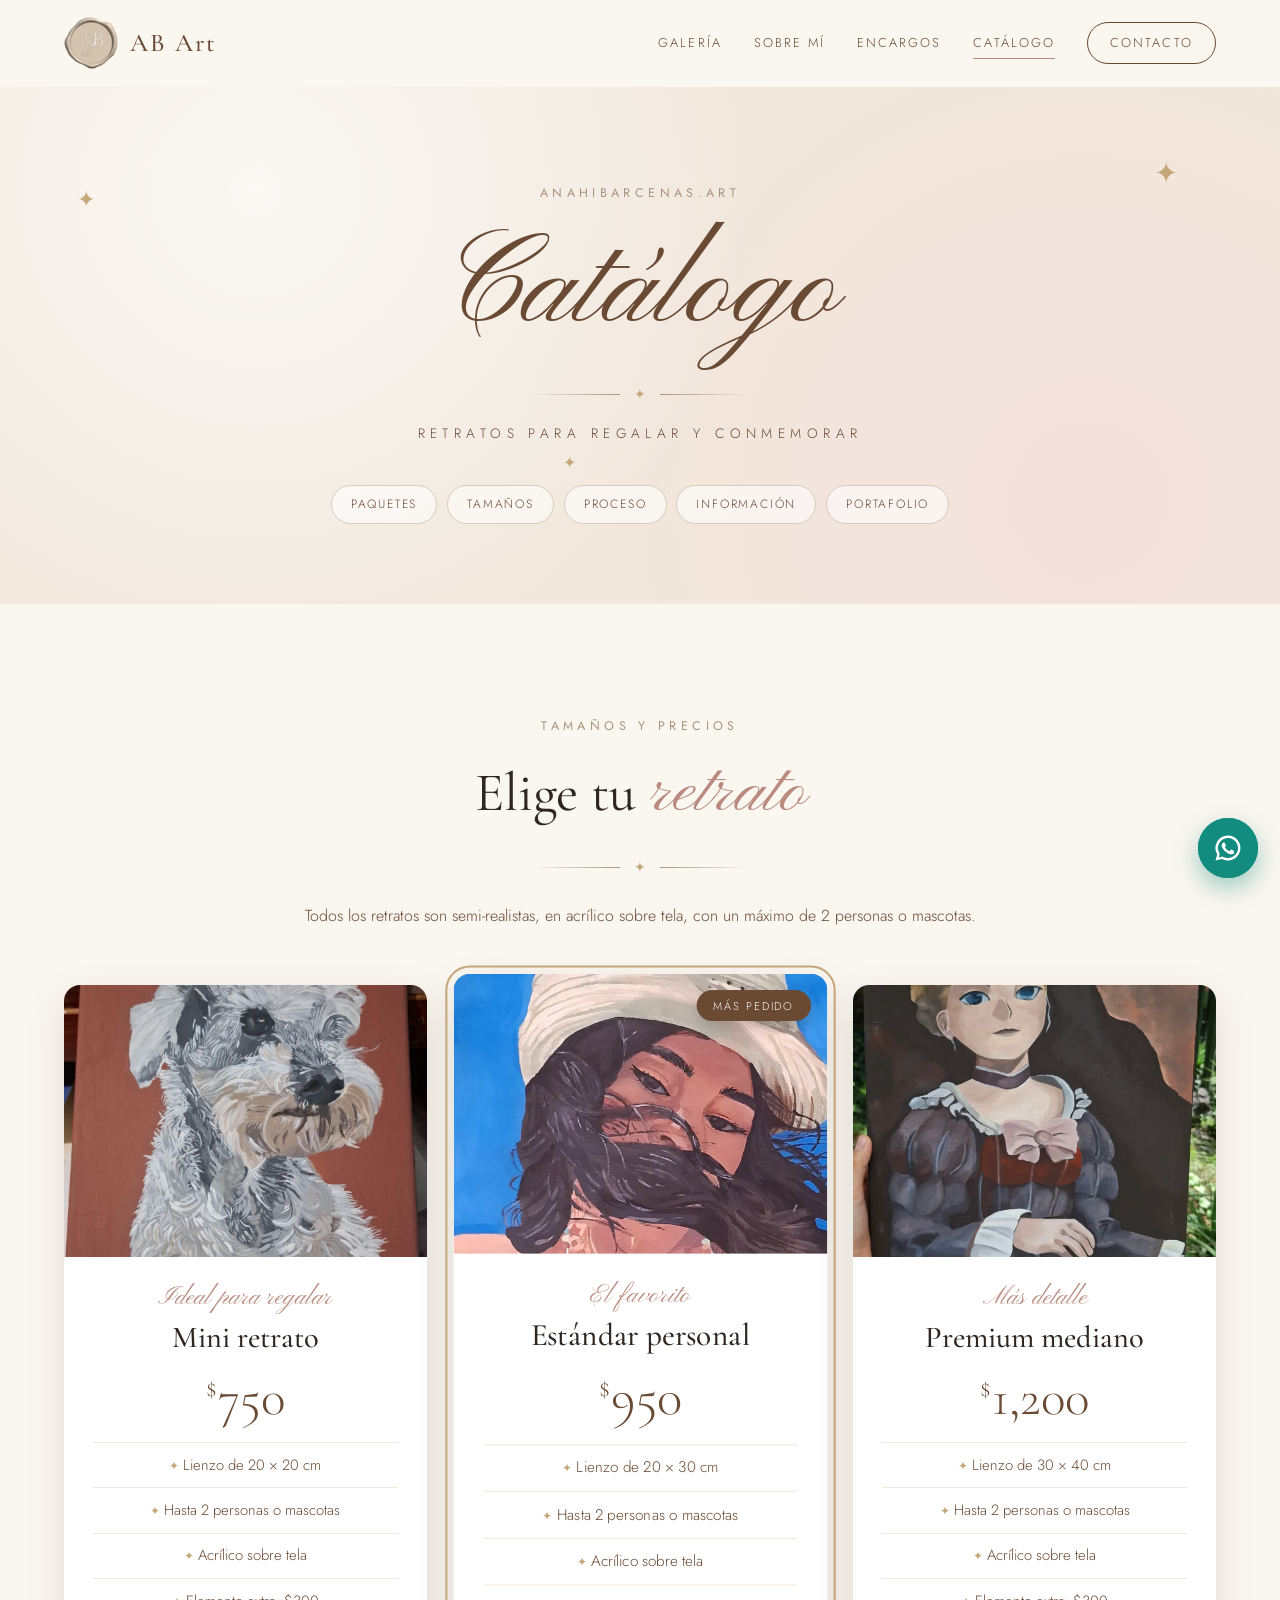
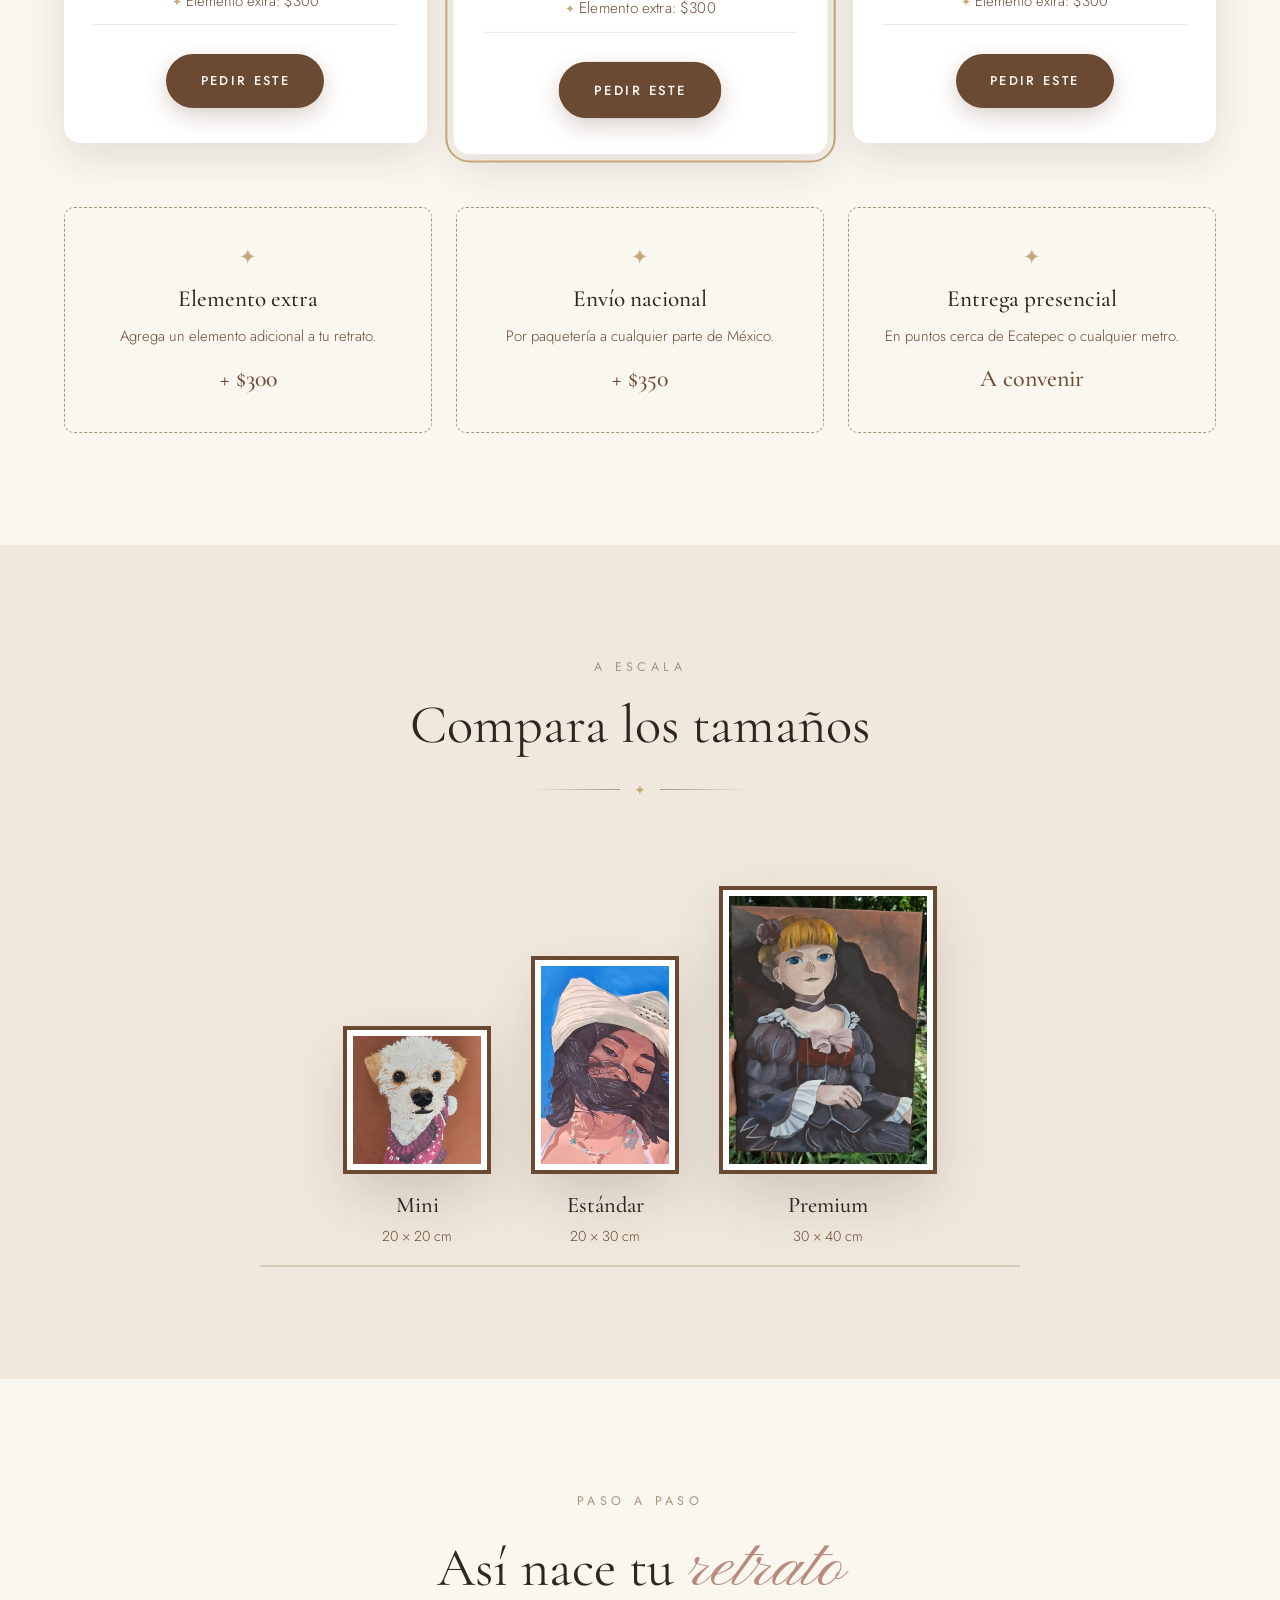
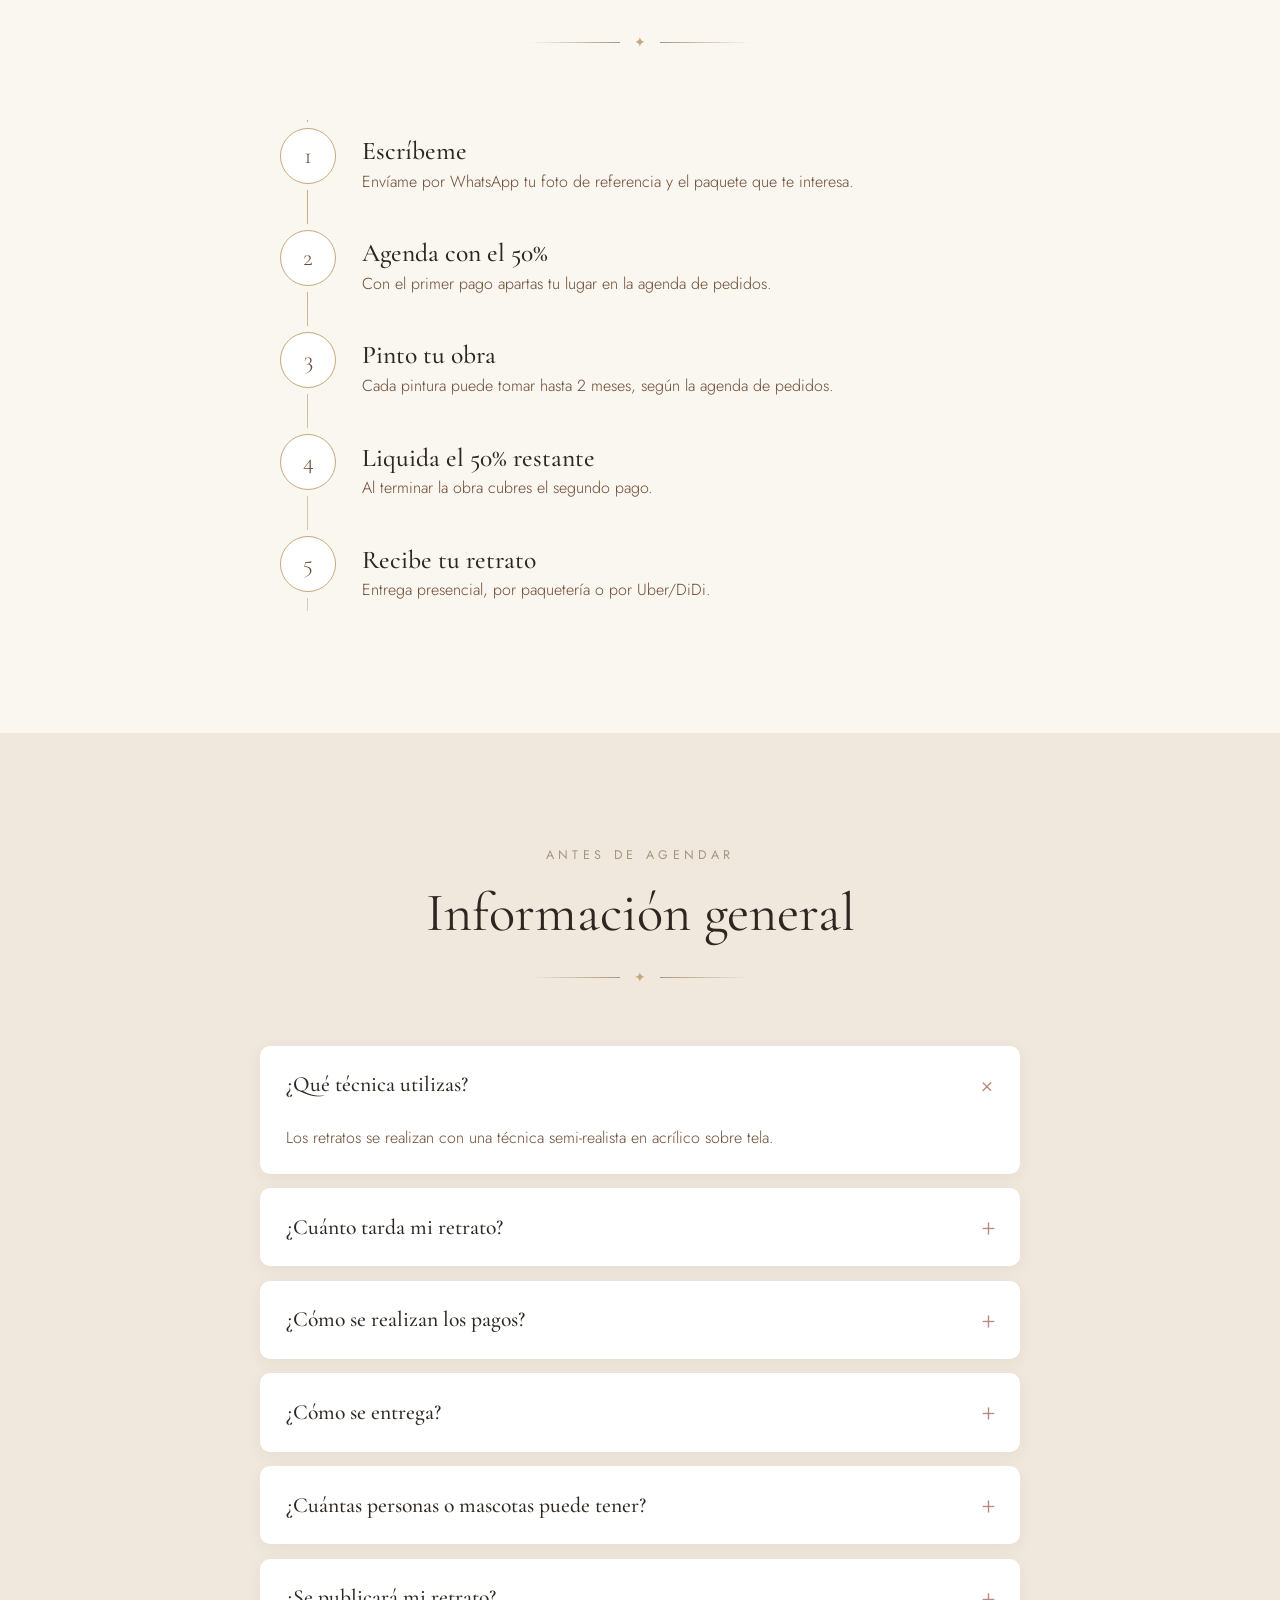
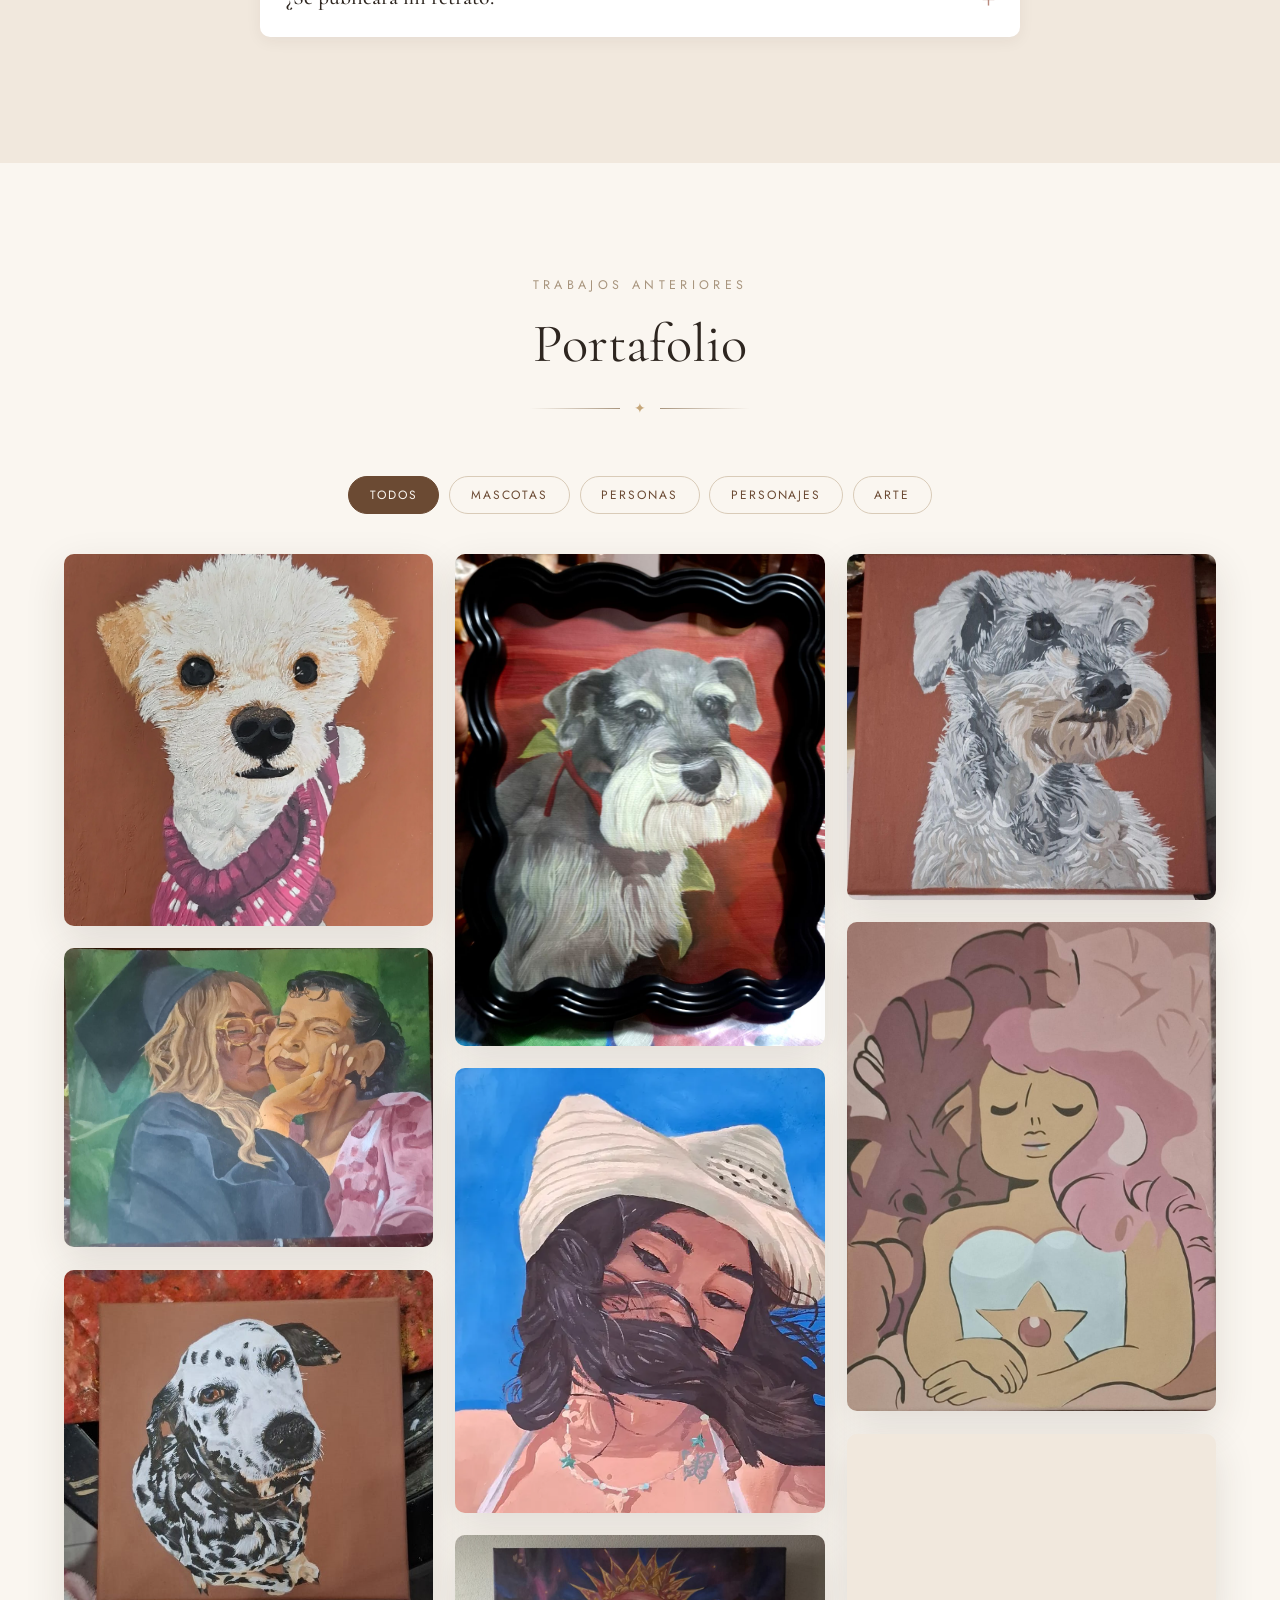
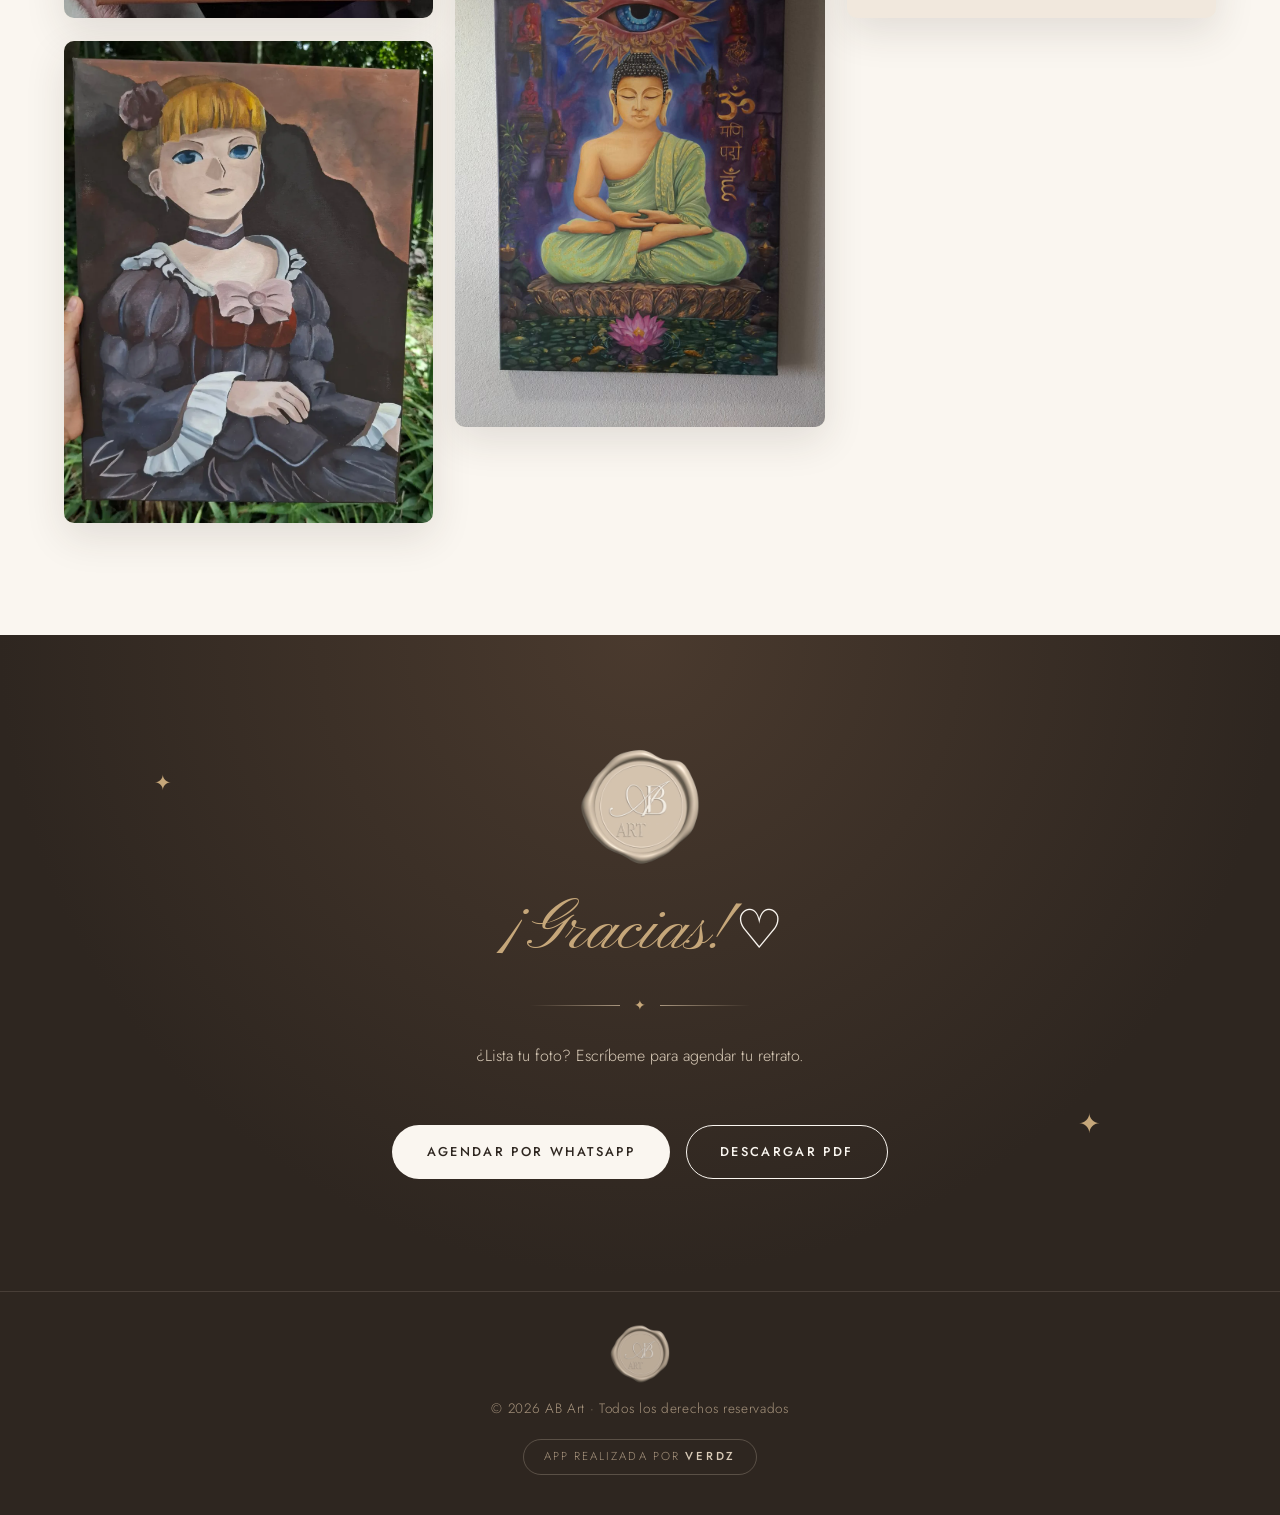
==== commit 36b162c5: "Add files via upload" ====
--- a/catalogo.html
+++ b/catalogo.html
@@ -72,7 +72,7 @@
       <div data-reveal>
         <article class="package">
           <div class="package__image">
-            <img src="./TRABAJOS/PERRO 4.jpeg" alt="Ejemplo de mini retrato: schnauzer" loading="lazy">
+            <img src="./PERRO 4.jpeg" alt="Ejemplo de mini retrato: schnauzer" loading="lazy">
           </div>
           <div class="package__body">
             <p class="package__tag">Ideal para regalar</p>
@@ -93,7 +93,7 @@
         <article class="package package--featured">
           <span class="package__badge">Más pedido</span>
           <div class="package__image">
-            <img src="./TRABAJOS/JOSS.png" alt="Ejemplo de retrato estándar: chica con sombrero" loading="lazy">
+            <img src="./JOSS.png" alt="Ejemplo de retrato estándar: chica con sombrero" loading="lazy">
           </div>
           <div class="package__body">
             <p class="package__tag">El favorito</p>
@@ -113,7 +113,7 @@
       <div data-reveal style="--d:.24s">
         <article class="package">
           <div class="package__image">
-            <img src="./TRABAJOS/MUÑECA.png" alt="Ejemplo de retrato premium: muñeca" loading="lazy">
+            <img src="./MUÑECA.png" alt="Ejemplo de retrato premium: muñeca" loading="lazy">
           </div>
           <div class="package__body">
             <p class="package__tag">Más detalle</p>
@@ -164,19 +164,19 @@
     <div class="size-guide" data-reveal>
       <figure class="size-guide__item">
         <div class="size-frame" style="--w:20; --h:20">
-          <img src="./TRABAJOS/PERRO 5.png" alt="" loading="lazy">
+          <img src="./PERRO 5.png" alt="" loading="lazy">
         </div>
         <figcaption><strong>Mini</strong>20 × 20 cm</figcaption>
       </figure>
       <figure class="size-guide__item">
         <div class="size-frame" style="--w:20; --h:30">
-          <img src="./TRABAJOS/JOSS.png" alt="" loading="lazy">
+          <img src="./JOSS.png" alt="" loading="lazy">
         </div>
         <figcaption><strong>Estándar</strong>20 × 30 cm</figcaption>
       </figure>
       <figure class="size-guide__item">
         <div class="size-frame" style="--w:30; --h:40">
-          <img src="./TRABAJOS/MUÑECA.png" alt="" loading="lazy">
+          <img src="./MUÑECA.png" alt="" loading="lazy">
         </div>
         <figcaption><strong>Premium</strong>30 × 40 cm</figcaption>
       </figure>
@@ -284,43 +284,43 @@
 
     <div class="gallery" id="catalogo-grid">
       <figure class="gallery__item" data-cat="mascotas" data-reveal>
-        <img src="./TRABAJOS/PERRO 5.png" alt="Retrato de cachorro con suéter rosa" loading="lazy">
+        <img src="./PERRO 5.png" alt="Retrato de cachorro con suéter rosa" loading="lazy">
         <figcaption>Cachorro con suéter</figcaption>
       </figure>
       <figure class="gallery__item" data-cat="personas" data-reveal>
-        <img src="./TRABAJOS/ABUELA.jpeg" alt="Retrato de graduada abrazando a su abuela" loading="lazy">
+        <img src="./ABUELA.jpeg" alt="Retrato de graduada abrazando a su abuela" loading="lazy">
         <figcaption>Abrazo de graduación</figcaption>
       </figure>
       <figure class="gallery__item" data-cat="mascotas" data-reveal>
-        <img src="./TRABAJOS/PERRO.jpeg" alt="Retrato de dálmata" loading="lazy">
+        <img src="./PERRO.jpeg" alt="Retrato de dálmata" loading="lazy">
         <figcaption>Dálmata</figcaption>
       </figure>
       <figure class="gallery__item" data-cat="personajes" data-reveal>
-        <img src="./TRABAJOS/MUÑECA.png" alt="Pintura de muñeca con vestido victoriano" loading="lazy">
+        <img src="./MUÑECA.png" alt="Pintura de muñeca con vestido victoriano" loading="lazy">
         <figcaption>Muñeca</figcaption>
       </figure>
       <figure class="gallery__item" data-cat="mascotas" data-reveal>
-        <img src="./TRABAJOS/PERRO 3.jpeg" alt="Retrato de schnauzer enmarcado" loading="lazy">
+        <img src="./PERRO 3.jpeg" alt="Retrato de schnauzer enmarcado" loading="lazy">
         <figcaption>Schnauzer enmarcado</figcaption>
       </figure>
       <figure class="gallery__item" data-cat="personas" data-reveal>
-        <img src="./TRABAJOS/JOSS.png" alt="Retrato de chica con sombrero" loading="lazy">
+        <img src="./JOSS.png" alt="Retrato de chica con sombrero" loading="lazy">
         <figcaption>Brisa de verano</figcaption>
       </figure>
       <figure class="gallery__item" data-cat="arte" data-reveal>
-        <img src="./TRABAJOS/WhatsApp Image 2026-11-17 at 3.44.31 PM.jpeg" alt="Pintura de Buda meditando" loading="lazy">
+        <img src="./WhatsApp Image 2026-11-17 at 3.44.31 PM.jpeg" alt="Pintura de Buda meditando" loading="lazy">
         <figcaption>Buda</figcaption>
       </figure>
       <figure class="gallery__item" data-cat="mascotas" data-reveal>
-        <img src="./TRABAJOS/PERRO 4.jpeg" alt="Retrato de schnauzer" loading="lazy">
+        <img src="./PERRO 4.jpeg" alt="Retrato de schnauzer" loading="lazy">
         <figcaption>Schnauzer</figcaption>
       </figure>
       <figure class="gallery__item" data-cat="personajes" data-reveal>
-        <img src="./TRABAJOS/STEVEN UNIVERSE.jpeg" alt="Fan art de Steven Universe" loading="lazy">
+        <img src="./STEVEN UNIVERSE.jpeg" alt="Fan art de Steven Universe" loading="lazy">
         <figcaption>Rose Quartz</figcaption>
       </figure>
       <figure class="gallery__item gallery__item--video" data-cat="mascotas" data-reveal>
-        <video src="./TRABAJOS/PERRO 2.mp4" autoplay muted loop playsinline></video>
+        <video src="./PERRO 2.mp4" autoplay muted loop playsinline></video>
         <figcaption>Proceso</figcaption>
       </figure>
     </div>
